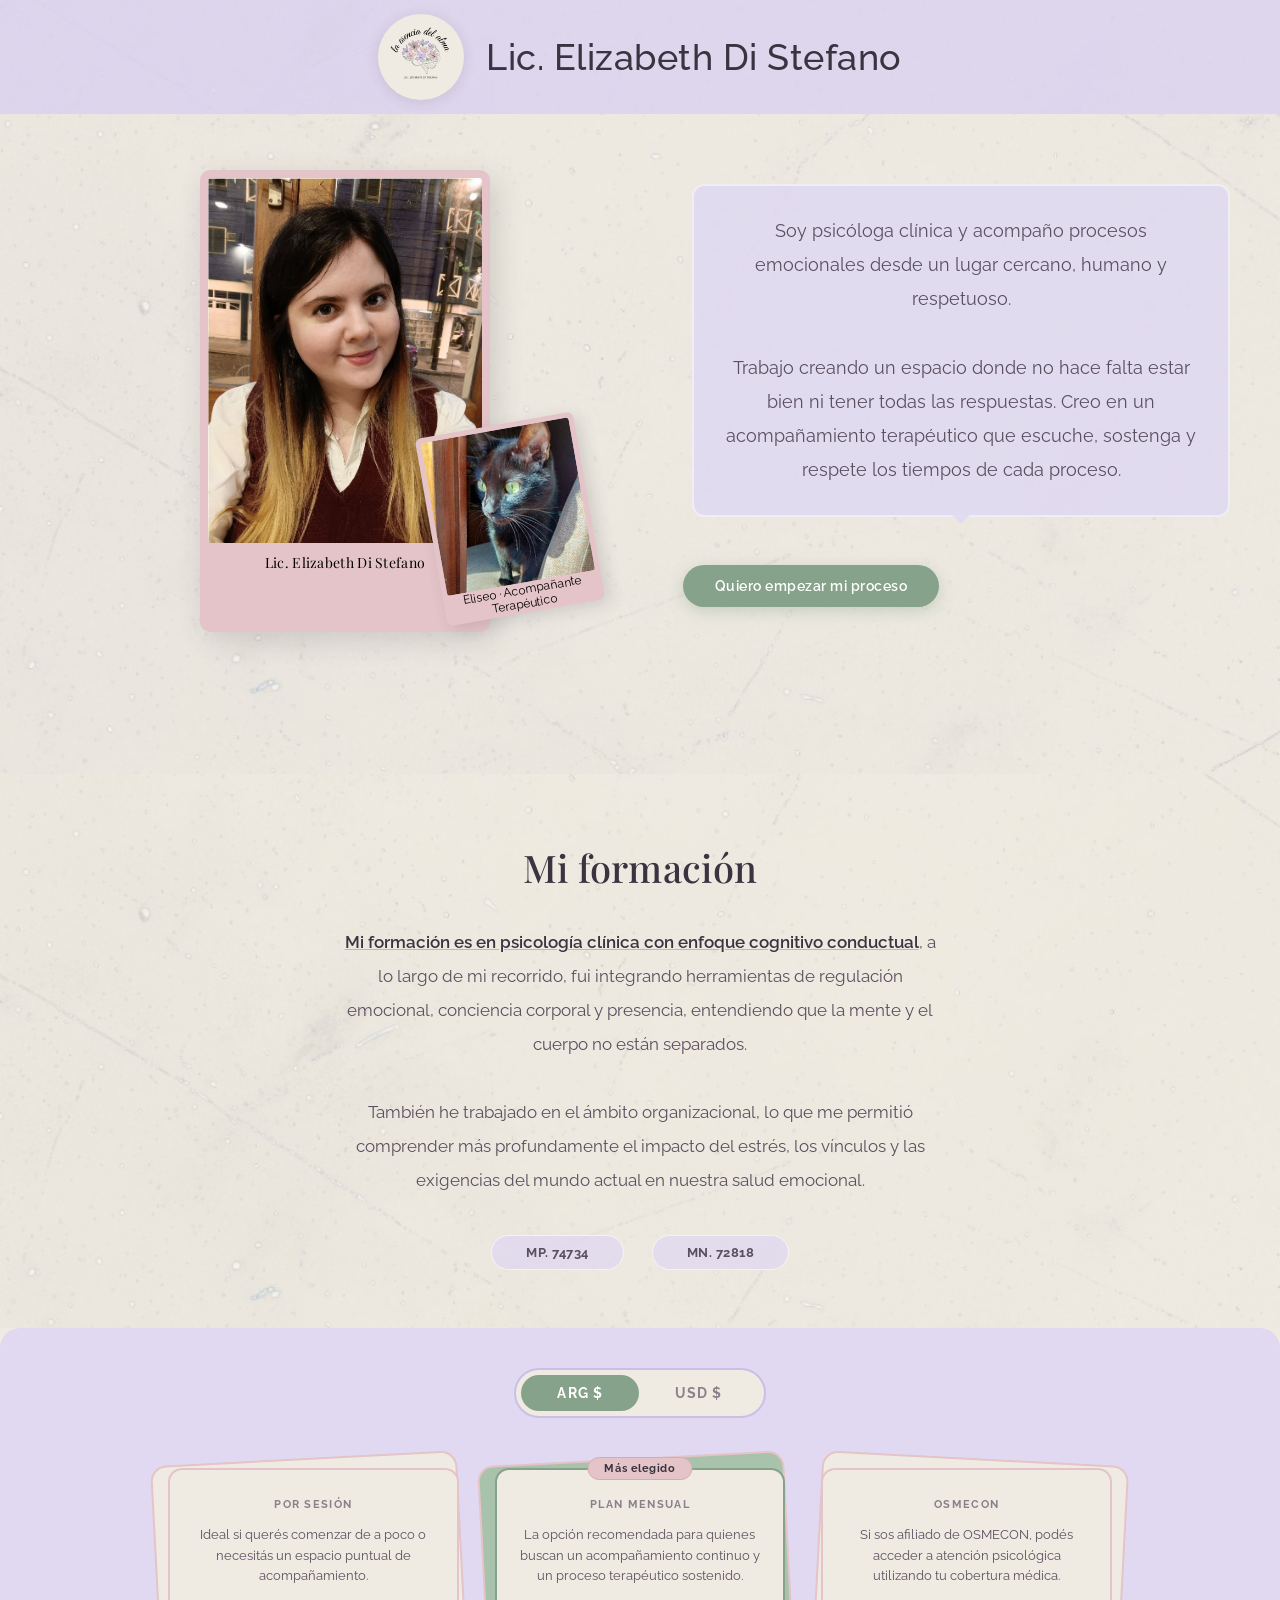
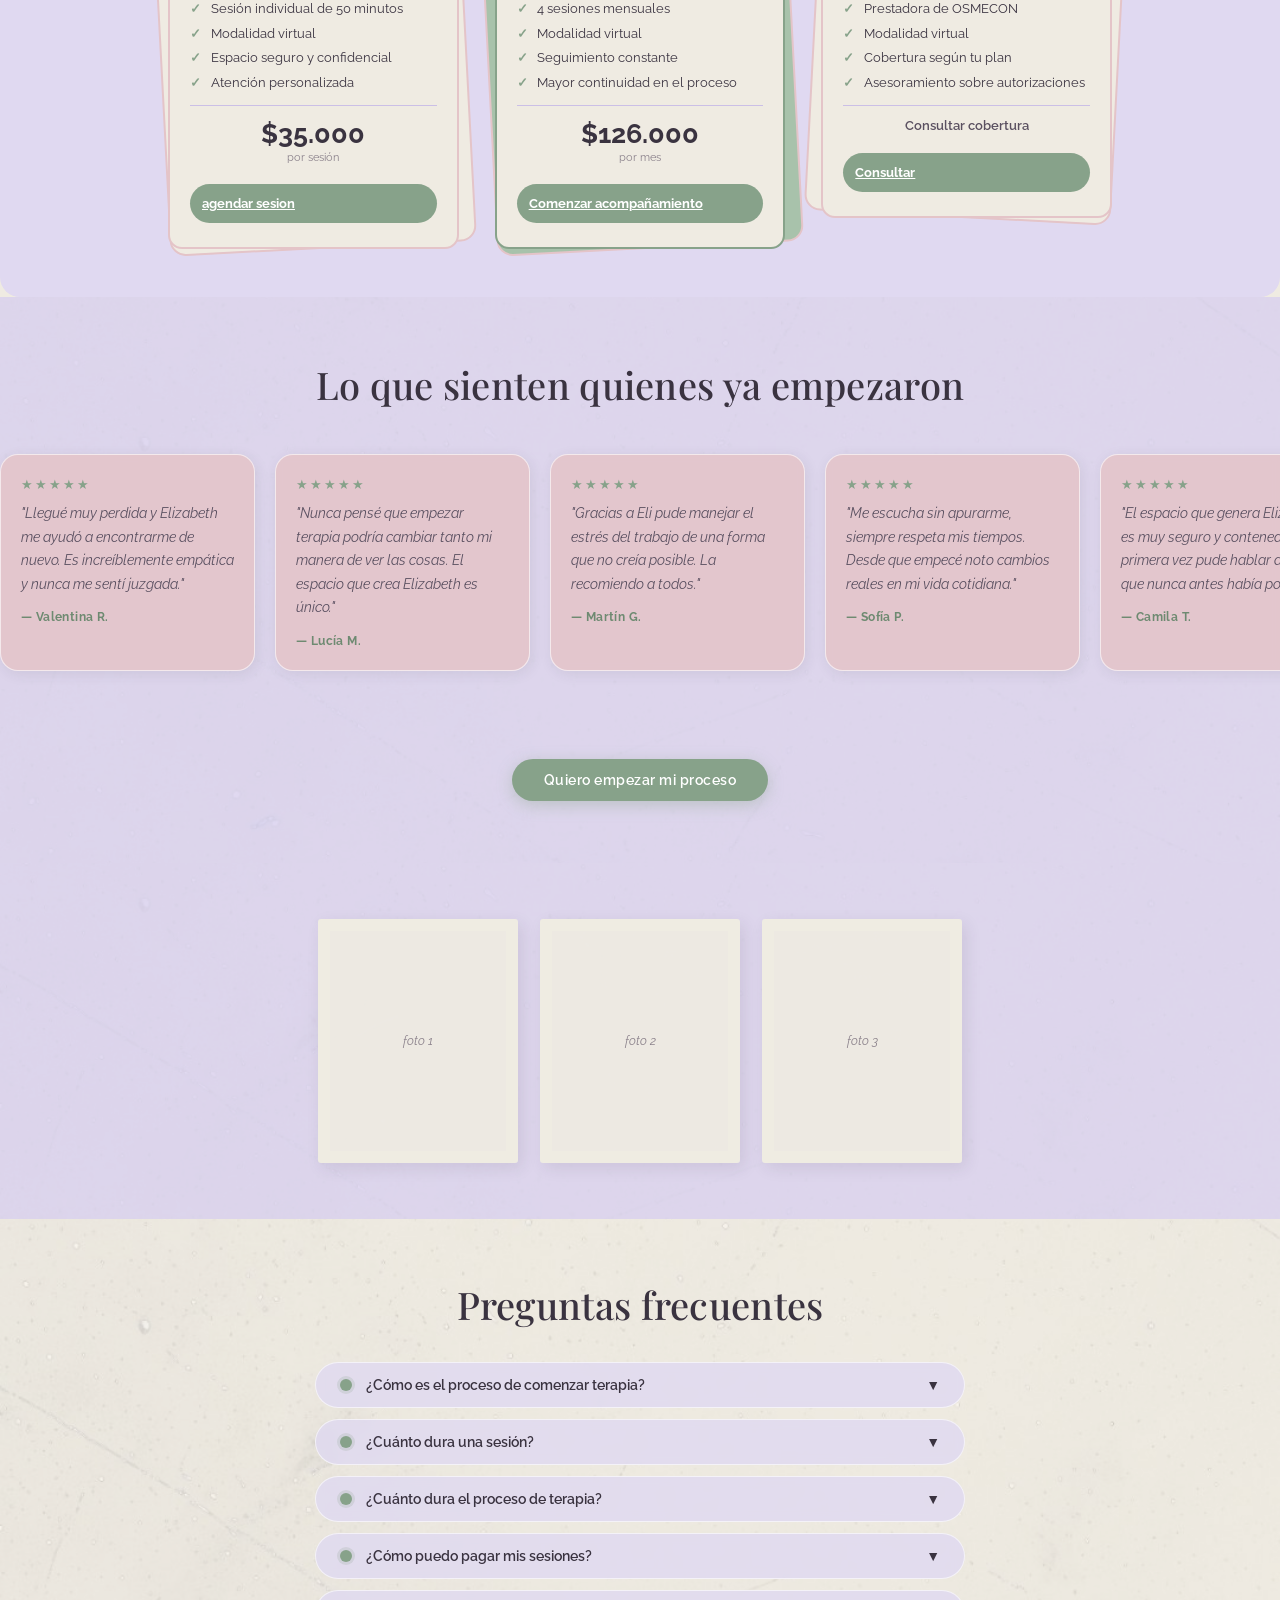
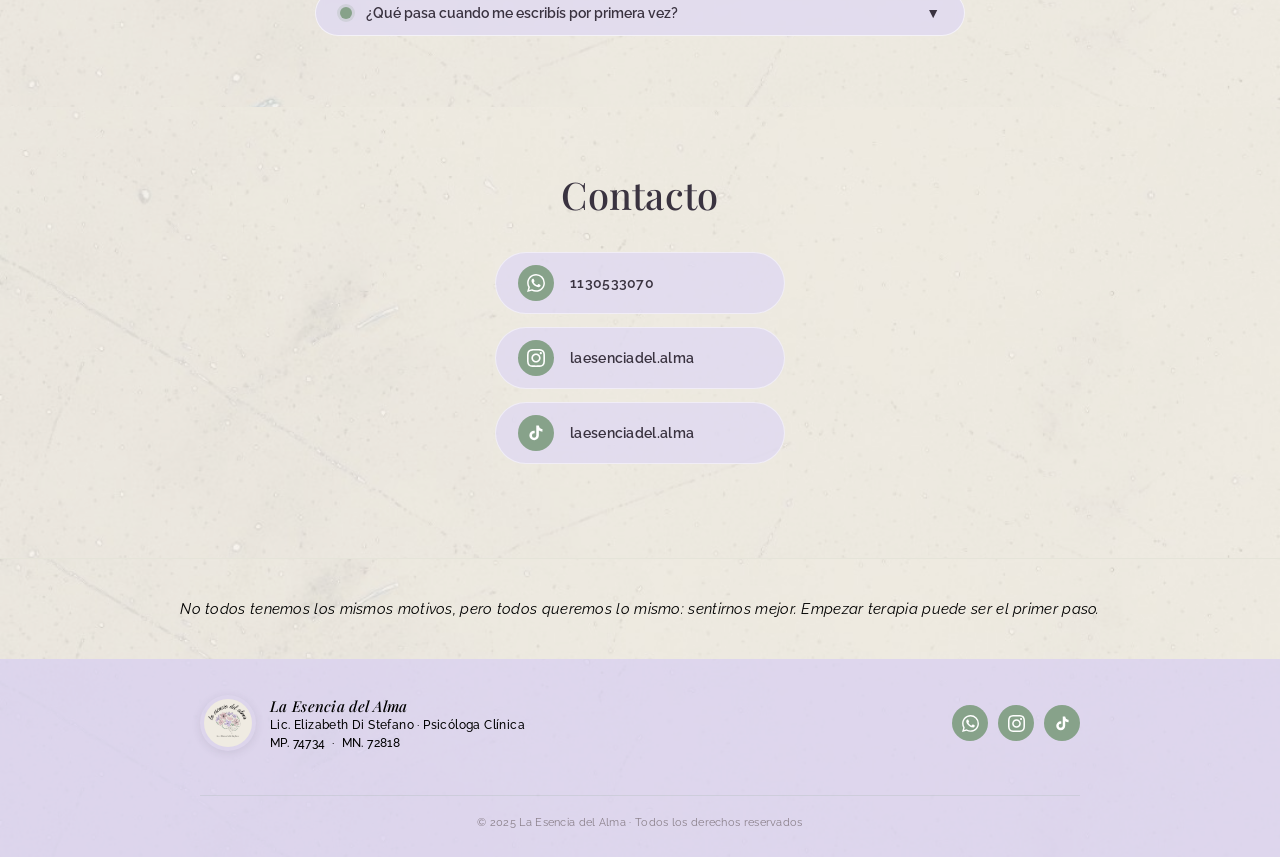
==== index.html @ 6f3ee57b "Update index.html" ====
<!doctype html>
<html lang="es">
  <head>
    <meta charset="UTF-8" />
    <meta name="viewport" content="width=device-width, initial-scale=1.0" />
    <title>La Esencia del Alma – Lic. Elizabeth Di Stefano</title>
    <link
      href="https://fonts.googleapis.com/css2?family=Playfair+Display:ital,wght@0,400;0,500;0,600;1,400;1,500&family=Raleway:wght@300;400;500;600;700&display=swap"
      rel="stylesheet"
    />
    <link rel="stylesheet" href="style.css" />
  </head>
  <body>
    <!-- HEADER -->
    <header class="site-header tx">
      <img class="logo" src="6.png" alt="La Esencia del Alma" />
      <h1>Lic. Elizabeth Di Stefano</h1>
    </header>

    <!-- HERO -->
    <section class="hero tx">
      <div class="hero-inner">
        <div class="photo-col">
          <div class="main-card">
            <img class="liz-photo" src="elizabeth.jpg" alt="Lic. Elizabeth Di Stefano" />
            <div class="main-card-name">Lic. Elizabeth Di Stefano</div>
          </div>
          <!-- cat-card posicionada debajo del nombre, no encima -->
          <div class="cat-card">
            <img class="cat-photo" src="eliseo.jpg" alt="Eliseo" />
            <div class="cat-label">Eliseo · Acompañante Terapéutico</div>
          </div>
        </div>

        <div class="text-col">
          <div class="bubble">
            <p>
              Soy psicóloga clínica y acompaño procesos emocionales desde un lugar cercano, humano y
              respetuoso.<br /><br />
              Trabajo creando un espacio donde no hace falta estar bien ni tener todas las
              respuestas. Creo en un acompañamiento terapéutico que escuche, sostenga y respete los
              tiempos de cada proceso.
            </p>
          </div>
          <a href="formulario.html" target="_blank" class="btn-green">Quiero empezar mi proceso</a>
        </div>
      </div>
    </section>

    <!-- FORMACIÓN -->
    <section class="formacion tx">
      <h2 class="section-title">Mi formación</h2>
      <div class="formacion-text">
        <p>
          <span class="hl"
            >Mi formación es en psicología clínica con enfoque cognitivo conductual</span
          >, a lo largo de mi recorrido, fui integrando herramientas de regulación emocional,
          conciencia corporal y presencia, entendiendo que la mente y el cuerpo no están
          separados.<br /><br />
          También he trabajado en el ámbito organizacional, lo que me permitió comprender más
          profundamente el impacto del estrés, los vínculos y las exigencias del mundo actual en
          nuestra salud emocional.
        </p>
      </div>
      <div class="matriculas">
        <div class="mat-pill">MP. 74734</div>
        <div class="mat-pill">MN. 72818</div>
      </div>
    </section>

    <!-- PRICING -->

    <section class="pricing-section">
      <div class="toggle-bar">
        <div class="toggle-pill">
          <button class="toggle-btn active" id="btn-ars" onclick="switchCurrency('ars')">
            ARG $
          </button>
          <button class="toggle-btn" id="btn-usd" onclick="switchCurrency('usd')">USD $</button>
        </div>
      </div>

      <div class="cards-grid">
        <div class="card-wrap">
          <div class="card-back"></div>
          <div class="pricing-card">
            <p class="card-title">Por sesión</p>
            <p class="card-desc">
              Ideal si querés comenzar de a poco o necesitás un espacio puntual de acompañamiento.
            </p>
            <ul class="features">
              <li>Sesión individual de 50 minutos</li>
              <li>Modalidad virtual</li>
              <li>Espacio seguro y confidencial</li>
              <li>Atención personalizada</li>
            </ul>
            <div class="price-block">
              <div class="price-main" id="price-session">$35.000</div>
              <div class="price-period">por sesión</div>
            </div>
            <a href="formulario.html" target="_blank" class="cta-btn">agendar sesion</a>
          </div>
        </div>

        <div class="card-wrap featured">
          <div class="card-back"></div>
          <div class="pricing-card">
            <span class="badge">Más elegido</span>
            <p class="card-title">Plan mensual</p>
            <p class="card-desc">
              La opción recomendada para quienes buscan un acompañamiento continuo y un proceso
              terapéutico sostenido.
            </p>
            <ul class="features">
              <li>4 sesiones mensuales</li>
              <li>Modalidad virtual</li>
              <li>Seguimiento constante</li>
              <li>Mayor continuidad en el proceso</li>
            </ul>
            <div class="price-block">
              <div class="price-main" id="price-monthly">$126.000</div>
              <div class="price-period">por mes</div>
            </div>
            <a href="formulario.html" target="_blank" class="cta-btn">Comenzar acompañamiento</a>
          </div>
        </div>

        <div class="card-wrap osmecon">
          <div class="card-back"></div>
          <div class="pricing-card">
            <p class="card-title">OSMECON</p>
            <p class="card-desc">
              Si sos afiliado de OSMECON, podés acceder a atención psicológica utilizando tu
              cobertura médica.
            </p>
            <ul class="features">
              <li>Prestadora de OSMECON</li>
              <li>Modalidad virtual</li>
              <li>Cobertura según tu plan</li>
              <li>Asesoramiento sobre autorizaciones</li>
            </ul>
            <div class="price-block">
              <p class="price-consult">Consultar cobertura</p>
            </div>
            <a href="formulario.html" target="_blank" class="cta-btn">Consultar</a>
          </div>
        </div>
      </div>
    </section>
    <!-- TESTIMONIOS -->
    <section class="testimonios tx">
      <h2 class="section-title">Lo que sienten quienes ya empezaron</h2>
      <div class="carousel-wrap">
        <div class="carousel-track">
          <div class="t-card">
            <div class="t-stars">★★★★★</div>
            <p class="t-text">
              "Llegué muy perdida y Elizabeth me ayudó a encontrarme de nuevo. Es increíblemente
              empática y nunca me sentí juzgada."
            </p>
            <div class="t-name">— Valentina R.</div>
          </div>
          <div class="t-card">
            <div class="t-stars">★★★★★</div>
            <p class="t-text">
              "Nunca pensé que empezar terapia podría cambiar tanto mi manera de ver las cosas. El
              espacio que crea Elizabeth es único."
            </p>
            <div class="t-name">— Lucía M.</div>
          </div>
          <div class="t-card">
            <div class="t-stars">★★★★★</div>
            <p class="t-text">
              "Gracias a Eli pude manejar el estrés del trabajo de una forma que no creía posible.
              La recomiendo a todos."
            </p>
            <div class="t-name">— Martín G.</div>
          </div>
          <div class="t-card">
            <div class="t-stars">★★★★★</div>
            <p class="t-text">
              "Me escucha sin apurarme, siempre respeta mis tiempos. Desde que empecé noto cambios
              reales en mi vida cotidiana."
            </p>
            <div class="t-name">— Sofía P.</div>
          </div>
          <div class="t-card">
            <div class="t-stars">★★★★★</div>
            <p class="t-text">
              "El espacio que genera Elizabeth es muy seguro y contenedor. Por primera vez pude
              hablar de cosas que nunca antes había podido."
            </p>
            <div class="t-name">— Camila T.</div>
          </div>
          <div class="t-card">
            <div class="t-stars">★★★★★</div>
            <p class="t-text">
              "Pasé por un momento muy difícil y ella me acompañó con muchísima paciencia y
              profesionalismo. ¡Eternamente agradecida!"
            </p>
            <div class="t-name">— Andrea F.</div>
          </div>
          <div class="t-card">
            <div class="t-stars">★★★★★</div>
            <p class="t-text">
              "Lo que más valoro es que no se trata de recibir consejos, sino de aprender a
              entenderme. Eso no tiene precio."
            </p>
            <div class="t-name">— Diego H.</div>
          </div>
          <div class="t-card">
            <div class="t-stars">★★★★★</div>
            <p class="t-text">
              "Llegué muy perdida y Elizabeth me ayudó a encontrarme de nuevo. Es increíblemente
              empática y nunca me sentí juzgada."
            </p>
            <div class="t-name">— Valentina R.</div>
          </div>
          <div class="t-card">
            <div class="t-stars">★★★★★</div>
            <p class="t-text">
              "Nunca pensé que empezar terapia podría cambiar tanto mi manera de ver las cosas. El
              espacio que crea Elizabeth es único."
            </p>
            <div class="t-name">— Lucía M.</div>
          </div>
          <div class="t-card">
            <div class="t-stars">★★★★★</div>
            <p class="t-text">
              "Gracias a Eli pude manejar el estrés del trabajo de una forma que no creía posible.
              La recomiendo a todos."
            </p>
            <div class="t-name">— Martín G.</div>
          </div>
          <div class="t-card">
            <div class="t-stars">★★★★★</div>
            <p class="t-text">
              "Me escucha sin apurarme, siempre respeta mis tiempos. Desde que empecé noto cambios
              reales en mi vida cotidiana."
            </p>
            <div class="t-name">— Sofía P.</div>
          </div>
          <div class="t-card">
            <div class="t-stars">★★★★★</div>
            <p class="t-text">
              "El espacio que genera Elizabeth es muy seguro y contenedor. Por primera vez pude
              hablar de cosas que nunca antes había podido."
            </p>
            <div class="t-name">— Camila T.</div>
          </div>
          <div class="t-card">
            <div class="t-stars">★★★★★</div>
            <p class="t-text">
              "Pasé por un momento muy difícil y ella me acompañó con muchísima paciencia y
              profesionalismo. ¡Eternamente agradecida!"
            </p>
            <div class="t-name">— Andrea F.</div>
          </div>
          <div class="t-card">
            <div class="t-stars">★★★★★</div>
            <p class="t-text">
              "Lo que más valoro es que no se trata de recibir consejos, sino de aprender a
              entenderme. Eso no tiene precio."
            </p>
            <div class="t-name">— Diego H.</div>
          </div>
        </div>
      </div>
      <a href="formulario.html" target="_blank" class="btn-green">Quiero empezar mi proceso</a>
    </section>

    <!-- GALERÍA -->
    <section class="galeria tx">
      <div class="galeria-grid">
        <div class="gal-frame">foto 1</div>
        <div class="gal-frame">foto 2</div>
        <div class="gal-frame">foto 3</div>
      </div>
    </section>

    <!-- FAQ -->
    <section class="faq-section tx">
      <div class="faq-wrap">
        <h2 class="section-title" style="text-align: center; margin-bottom: 32px">
          Preguntas frecuentes
        </h2>
        <div class="faq-item" onclick="toggleFaq(this)">
          <div class="faq-dot"></div>
          <span>¿Cómo es el proceso de comenzar terapia?</span><span class="faq-arrow">▼</span>
        </div>
        <div class="faq-answer">
          Para comenzar, podés completar el formulario de contacto de la página. A partir de ahí, me
          comunicaré con vos para coordinar una primera sesión gratuita, un espacio pensado para
          conocernos, hablar sobre lo que necesitás y ver juntas/os cómo acompañar tu proceso.”
        </div>
        <div class="faq-item" onclick="toggleFaq(this)">
          <div class="faq-dot"></div>
          <span>¿Cuánto dura una sesión?</span><span class="faq-arrow">▼</span>
        </div>
        <div class="faq-answer">
          Las sesiones se realizan de manera virtual, brindando un espacio cómodo, seguro y
          accesible para que puedas realizar tu proceso desde donde te encuentres. La duración
          aproximada de cada encuentro es de 50 a 60 minutos.
        </div>
        <div class="faq-item" onclick="toggleFaq(this)">
          <div class="faq-dot"></div>
          <span>¿Cuánto dura el proceso de terapia?</span><span class="faq-arrow">▼</span>
        </div>
        <div class="faq-answer">Cada persona tiene necesidades y ritmos distintos.</div>
        <div class="faq-item" onclick="toggleFaq(this)">
          <div class="faq-dot"></div>
          <span>¿Cómo puedo pagar mis sesiones?</span><span class="faq-arrow">▼</span>
        </div>
        <div class="faq-answer">
          Podés abonar tus sesiones mediante transferencia bancaria o Mercado Pago. Si tenés alguna
          consulta sobre los medios de pago, podés resolverla al momento de contactarte
        </div>
        <div class="faq-item" onclick="toggleFaq(this)">
          <div class="faq-dot"></div>
          <span>¿Qué pasa cuando me escribís por primera vez?</span><span class="faq-arrow">▼</span>
        </div>
        <div class="faq-answer">
          Cuando me escribís por primera vez, el objetivo es que puedas sentirte cómoda/o y
          acompañada/o desde el inicio. Primero completarás un breve formulario de contacto y, a
          partir de ahí, me comunicaré con vos para coordinar una primera sesión gratuita, donde
          podremos conocernos y hablar sobre lo que necesitás hoy.
        </div>
      </div>
    </section>

    <!-- CONTACTO -->
    <section class="contacto tx">
      <h2 class="section-title">Contacto</h2>
      <div class="redes-list">
        <a href="https://wa.me/541130533070" class="r-link" target="_blank">
          <div class="r-icon">
            <svg width="18" height="18" viewBox="0 0 24 24" fill="white">
              <path
                d="M17.472 14.382c-.297-.149-1.758-.867-2.03-.967-.273-.099-.471-.148-.67.15-.197.297-.767.966-.94 1.164-.173.199-.347.223-.644.075-.297-.15-1.255-.463-2.39-1.475-.883-.788-1.48-1.761-1.653-2.059-.173-.297-.018-.458.13-.606.134-.133.298-.347.446-.52.149-.174.198-.298.298-.497.099-.198.05-.371-.025-.52-.075-.149-.669-1.612-.916-2.207-.242-.579-.487-.5-.669-.51-.173-.008-.371-.01-.57-.01-.198 0-.52.074-.792.372-.272.297-1.04 1.016-1.04 2.479 0 1.462 1.065 2.875 1.213 3.074.149.198 2.096 3.2 5.077 4.487.709.306 1.262.489 1.694.625.712.227 1.36.195 1.871.118.571-.085 1.758-.719 2.006-1.413.248-.694.248-1.289.173-1.413-.074-.124-.272-.198-.57-.347m-5.421 7.403h-.004a9.87 9.87 0 01-5.031-1.378l-.361-.214-3.741.982.998-3.648-.235-.374a9.86 9.86 0 01-1.51-5.26c.001-5.45 4.436-9.884 9.888-9.884 2.64 0 5.122 1.03 6.988 2.898a9.825 9.825 0 012.893 6.994c-.003 5.45-4.437 9.884-9.885 9.884m8.413-18.297A11.815 11.815 0 0012.05 0C5.495 0 .16 5.335.157 11.892c0 2.096.547 4.142 1.588 5.945L.057 24l6.305-1.654a11.882 11.882 0 005.683 1.448h.005c6.554 0 11.89-5.335 11.893-11.893a11.821 11.821 0 00-3.48-8.413z"
              />
            </svg>
          </div>
          1130533070
        </a>
        <a href="https://instagram.com/laesenciadel.alma" class="r-link" target="_blank">
          <div class="r-icon">
            <svg width="18" height="18" viewBox="0 0 24 24" fill="white">
              <path
                d="M12 2.163c3.204 0 3.584.012 4.85.07 3.252.148 4.771 1.691 4.919 4.919.058 1.265.069 1.645.069 4.849 0 3.205-.012 3.584-.069 4.849-.149 3.225-1.664 4.771-4.919 4.919-1.266.058-1.644.07-4.85.07-3.204 0-3.584-.012-4.849-.07-3.26-.149-4.771-1.699-4.919-4.92-.058-1.265-.07-1.644-.07-4.849 0-3.204.013-3.583.07-4.849.149-3.227 1.664-4.771 4.919-4.919 1.266-.057 1.645-.069 4.849-.069zm0-2.163c-3.259 0-3.667.014-4.947.072-4.358.2-6.78 2.618-6.98 6.98-.059 1.281-.073 1.689-.073 4.948 0 3.259.014 3.668.072 4.948.2 4.358 2.618 6.78 6.98 6.98 1.281.058 1.689.072 4.948.072 3.259 0 3.668-.014 4.948-.072 4.354-.2 6.782-2.618 6.979-6.98.059-1.28.073-1.689.073-4.948 0-3.259-.014-3.667-.072-4.947-.196-4.354-2.617-6.78-6.979-6.98-1.281-.059-1.69-.073-4.949-.073zm0 5.838c-3.403 0-6.162 2.759-6.162 6.162s2.759 6.163 6.162 6.163 6.162-2.759 6.162-6.163c0-3.403-2.759-6.162-6.162-6.162zm0 10.162c-2.209 0-4-1.79-4-4 0-2.209 1.791-4 4-4s4 1.791 4 4c0 2.21-1.791 4-4 4zm6.406-11.845c-.796 0-1.441.645-1.441 1.44s.645 1.44 1.441 1.44c.795 0 1.439-.645 1.439-1.44s-.644-1.44-1.439-1.44z"
              />
            </svg>
          </div>
          laesenciadel.alma
        </a>
        <a href="https://tiktok.com/@laesenciadel.alma" class="r-link" target="_blank">
          <div class="r-icon">
            <svg width="18" height="18" viewBox="0 0 24 24" fill="white">
              <path
                d="M19.59 6.69a4.83 4.83 0 01-3.77-4.25V2h-3.45v13.67a2.89 2.89 0 01-2.88 2.5 2.89 2.89 0 01-2.89-2.89 2.89 2.89 0 012.89-2.89c.28 0 .54.04.79.1V9.01a6.33 6.33 0 00-.79-.05 6.34 6.34 0 00-6.34 6.34 6.34 6.34 0 006.34 6.34 6.34 6.34 0 006.33-6.34V8.75a8.15 8.15 0 004.77 1.52V6.82a4.85 4.85 0 01-1-.13z"
              />
            </svg>
          </div>
          laesenciadel.alma
        </a>
      </div>
    </section>

    <!-- QUOTE FINAL -->
    <section class="quote-section tx">
      <p class="quote-footer">
        No todos tenemos los mismos motivos, pero todos queremos lo mismo: sentirnos mejor. Empezar
        terapia puede ser el primer paso.
      </p>
    </section>

    <!-- FOOTER MEJORADO -->
    <footer class="tx">
      <div class="footer-inner">
        <div class="footer-logo-wrap">
          <img class="footer-logo" src="6.png" alt="La Esencia del Alma" />
          <div class="footer-brand">
            <span class="footer-brand-name">La Esencia del Alma</span>
            <span class="footer-brand-sub">Lic. Elizabeth Di Stefano · Psicóloga Clínica</span>
            <span class="footer-brand-sub" style="margin-top: 2px"
              >MP. 74734 &nbsp;·&nbsp; MN. 72818</span
            >
          </div>
        </div>
        <div class="footer-redes">
          <a
            href="https://wa.me/541130533070"
            class="footer-icon-link"
            target="_blank"
            title="WhatsApp"
          >
            <svg width="17" height="17" viewBox="0 0 24 24" fill="white">
              <path
                d="M17.472 14.382c-.297-.149-1.758-.867-2.03-.967-.273-.099-.471-.148-.67.15-.197.297-.767.966-.94 1.164-.173.199-.347.223-.644.075-.297-.15-1.255-.463-2.39-1.475-.883-.788-1.48-1.761-1.653-2.059-.173-.297-.018-.458.13-.606.134-.133.298-.347.446-.52.149-.174.198-.298.298-.497.099-.198.05-.371-.025-.52-.075-.149-.669-1.612-.916-2.207-.242-.579-.487-.5-.669-.51-.173-.008-.371-.01-.57-.01-.198 0-.52.074-.792.372-.272.297-1.04 1.016-1.04 2.479 0 1.462 1.065 2.875 1.213 3.074.149.198 2.096 3.2 5.077 4.487.709.306 1.262.489 1.694.625.712.227 1.36.195 1.871.118.571-.085 1.758-.719 2.006-1.413.248-.694.248-1.289.173-1.413-.074-.124-.272-.198-.57-.347m-5.421 7.403h-.004a9.87 9.87 0 01-5.031-1.378l-.361-.214-3.741.982.998-3.648-.235-.374a9.86 9.86 0 01-1.51-5.26c.001-5.45 4.436-9.884 9.888-9.884 2.64 0 5.122 1.03 6.988 2.898a9.825 9.825 0 012.893 6.994c-.003 5.45-4.437 9.884-9.885 9.884m8.413-18.297A11.815 11.815 0 0012.05 0C5.495 0 .16 5.335.157 11.892c0 2.096.547 4.142 1.588 5.945L.057 24l6.305-1.654a11.882 11.882 0 005.683 1.448h.005c6.554 0 11.89-5.335 11.893-11.893a11.821 11.821 0 00-3.48-8.413z"
              />
            </svg>
          </a>
          <a
            href="https://instagram.com/laesenciadel.alma"
            class="footer-icon-link"
            target="_blank"
            title="Instagram"
          >
            <svg width="17" height="17" viewBox="0 0 24 24" fill="white">
              <path
                d="M12 2.163c3.204 0 3.584.012 4.85.07 3.252.148 4.771 1.691 4.919 4.919.058 1.265.069 1.645.069 4.849 0 3.205-.012 3.584-.069 4.849-.149 3.225-1.664 4.771-4.919 4.919-1.266.058-1.644.07-4.85.07-3.204 0-3.584-.012-4.849-.07-3.26-.149-4.771-1.699-4.919-4.92-.058-1.265-.07-1.644-.07-4.849 0-3.204.013-3.583.07-4.849.149-3.227 1.664-4.771 4.919-4.919 1.266-.057 1.645-.069 4.849-.069zm0-2.163c-3.259 0-3.667.014-4.947.072-4.358.2-6.78 2.618-6.98 6.98-.059 1.281-.073 1.689-.073 4.948 0 3.259.014 3.668.072 4.948.2 4.358 2.618 6.78 6.98 6.98 1.281.058 1.689.072 4.948.072 3.259 0 3.668-.014 4.948-.072 4.354-.2 6.782-2.618 6.979-6.98.059-1.28.073-1.689.073-4.948 0-3.259-.014-3.667-.072-4.947-.196-4.354-2.617-6.78-6.979-6.98-1.281-.059-1.69-.073-4.949-.073zm0 5.838c-3.403 0-6.162 2.759-6.162 6.162s2.759 6.163 6.162 6.163 6.162-2.759 6.162-6.163c0-3.403-2.759-6.162-6.162-6.162zm0 10.162c-2.209 0-4-1.79-4-4 0-2.209 1.791-4 4-4s4 1.791 4 4c0 2.21-1.791 4-4 4zm6.406-11.845c-.796 0-1.441.645-1.441 1.44s.645 1.44 1.441 1.44c.795 0 1.439-.645 1.439-1.44s-.644-1.44-1.439-1.44z"
              />
            </svg>
          </a>
          <a
            href="https://tiktok.com/@laesenciadel.alma"
            class="footer-icon-link"
            target="_blank"
            title="TikTok"
          >
            <svg width="17" height="17" viewBox="0 0 24 24" fill="white">
              <path
                d="M19.59 6.69a4.83 4.83 0 01-3.77-4.25V2h-3.45v13.67a2.89 2.89 0 01-2.88 2.5 2.89 2.89 0 01-2.89-2.89 2.89 2.89 0 012.89-2.89c.28 0 .54.04.79.1V9.01a6.33 6.33 0 00-.79-.05 6.34 6.34 0 00-6.34 6.34 6.34 6.34 0 006.34 6.34 6.34 6.34 0 006.33-6.34V8.75a8.15 8.15 0 004.77 1.52V6.82a4.85 4.85 0 01-1-.13z"
              />
            </svg>
          </a>
        </div>
        <div class="footer-copy">© 2025 La Esencia del Alma · Todos los derechos reservados</div>
      </div>
    </footer>
    <script>
      function toggleFaq(el) {
        const isOpen = el.classList.contains('open');
        document.querySelectorAll('.faq-item').forEach((i) => i.classList.remove('open'));
        if (!isOpen) el.classList.add('open');
      }

      const prices = {
        ars: { session: '$35.000', monthly: '$126.000' },
        usd: { session: 'USD 45', monthly: 'USD 160' },
      };

      function switchCurrency(cur) {
        document.getElementById('price-session').textContent = prices[cur].session;
        document.getElementById('price-monthly').textContent = prices[cur].monthly;
        document.getElementById('btn-ars').classList.toggle('active', cur === 'ars');
        document.getElementById('btn-usd').classList.toggle('active', cur === 'usd');
      }
    </script>
    <script>
      function toggleFaq(el) {
        const isOpen = el.classList.contains('open');
        document.querySelectorAll('.faq-item').forEach((i) => i.classList.remove('open'));
        if (!isOpen) el.classList.add('open');
      }
    </script>
  </body>
</html>
---- style.css ----
:root {
  --lila: #e0d9f1;
  --lila-dark: #cbbfe6;
  --rosa: #e4c4c8;
  --rosa-dark: #d4adb2;
  --verde: #87a28a;
  --verde-dark: #6e8a71;
  --crema: #efebe2;
  --text-dark: #3a3340;
  --text-mid: #5a5060;
  --text-light: #8a808a;
}
* {
  margin: 0;
  padding: 0;
  box-sizing: border-box;
}
body {
  font-family: 'Raleway', sans-serif;
  color: var(--text-dark);
  overflow-x: hidden;
  background-color: var(--crema);
}

/* textura helper */
.tx::before {
  content: '';
  position: absolute;
  inset: 0;
  pointer-events: none;
  background-image: url('fondo.jpg');
  background-size: cover;
  background-position: center;
}
.tx {
  position: relative;
  overflow: hidden;
}
.tx > * {
  position: relative;
  z-index: 1;
}

/* ══ HEADER ══ */
.site-header {
  background-color: var(--lila);
  display: flex;
  align-items: center;
  justify-content: center;
  padding: 14px 36px;
  gap: 22px;
}
.site-header::before {
  opacity: 0.14;
  mix-blend-mode: multiply;
}
.site-header .logo {
  width: 86px;
  height: 86px;
  object-fit: contain;
  border-radius: 50%;
  background: var(--crema);
  padding: 6px;
  box-shadow: 0 2px 14px rgba(58, 51, 64, 0.12);
  flex-shrink: 0;
}
.site-header h1 {
  font-size: clamp(22px, 3.2vw, 36px);
  font-weight: 500;
  color: var(--text-dark);
  letter-spacing: 0.5px;
}

/* ══ HERO ══ */
.hero {
  background-color: var(--crema);
  padding: 56px 40px 90px;
}
.hero::before {
  opacity: 0.5;
}
.hero-inner {
  max-width: 880px;
  margin: 0 auto;
  display: grid;
  grid-template-columns: 290px 1fr;
  gap: 52px;
  align-items: flex-start;
}

/* — foto col — */
.photo-col {
  position: relative;
  /* espacio extra abajo para que la cat-card no solape nada */
  padding-bottom: 52px;
}

.main-card {
  background: var(--rosa);
  border-radius: 10px;
  /* más padding abajo para que el nombre no quede tapado */
  padding: 8px 8px 60px;
  box-shadow: 6px 8px 28px rgba(58, 51, 64, 0.16);
}
.main-card img.liz-photo {
  width: 100%;
  aspect-ratio: 3/4;
  object-fit: cover;
  object-position: center top;
  border-radius: 3px;
  display: block;
}
.main-card-name {
  text-align: center;
  padding-top: 10px;
  font-family: 'Playfair Display', serif;
  font-size: 14px;
  font-style: bold;
  color: black;
  letter-spacing: 0.3px;
}

/* — cat card: posicionada DEBAJO de la card principal, no encima del nombre — */
.cat-card {
  position: absolute;
  /* va justo al final de la main-card, un poco superpuesta */
  bottom: 70px;
  right: -100px;
  background: var(--rosa);
  border-radius: 6px;
  padding: 5px 5px 30px;
  width: 160px;
  height: 190px;
  box-shadow: 5px 5px 16px rgba(58, 51, 64, 0.16);
  transform: rotate(-10deg);
}
.cat-card img.cat-photo {
  width: 100%;
  height: 100%;
  object-fit: cover;
  object-position: center center;
  border-radius: 3px;
  display: block;
}
.cat-label {
  text-align: center;

  font-size: 12px;
  font-style: bold;
  color: black;

  bottom: 5px;
  left: 0;
  right: 0;
}

/* — texto col — */
.text-col {
  display: flex;
  flex-direction: column;
  align-items: center;
  padding-top: 14px;
  gap: 14px;
}
.bubble {
  background: rgba(224, 217, 241, 0.88);

  border-radius: 12px;
  padding: 28px 32px;
  text-align: center;
  position: relative;
  width: 100%;
  max-width: 3000px;
  right: -150px;
  border: 2px solid rgba(255, 255, 255, 0.5);
}
.bubble::after {
  content: '';
  position: absolute;
  bottom: -18px;
  left: 50%;
  transform: translateX(-50%);
  border: 9px solid transparent;
  border-top-color: rgba(224, 217, 241, 0.88);
}
.bubble p {
  font-size: 17.5px;
  line-height: 1.95;
  color: var(--text-mid);
  font-weight: 400;
}

.btn-green {
  margin-top: 34px;
  display: inline-block;
  background: var(--verde);
  color: #fff;
  padding: 13px 32px;
  border-radius: 50px;
  font-size: 14px;
  font-weight: 600;
  text-decoration: none;
  cursor: pointer;
  border: none;
  font-family: 'Raleway', sans-serif;
  letter-spacing: 0.5px;
  box-shadow: 0 4px 16px rgba(135, 162, 138, 0.38);
  transition:
    background 0.2s,
    transform 0.15s;
}
.btn-green:hover {
  background: var(--verde-dark);
  transform: translateY(-2px);
}

.section-title {
  font-family: 'Playfair Display', serif;
  font-size: clamp(26px, 3.5vw, 38px);
  font-weight: 500;
  color: var(--text-dark);
  margin-bottom: 32px;
  letter-spacing: 0.3px;
}

/* ══ FORMACIÓN ══ */
.formacion {
  background-color: var(--crema);
  padding: 68px 24px 58px;
  text-align: center;
}
.formacion::before {
  opacity: 0.48;
}
.formacion-text {
  max-width: 600px;
  margin: 0 auto 38px;
  font-size: 17px;
  line-height: 2;
  color: var(--text-mid);
}
.formacion-text .hl {
  text-decoration: underline;
  text-decoration-color: var(--rosa-dark);
  color: var(--text-dark);
  font-weight: 600;
}
.matriculas {
  display: flex;
  justify-content: center;
  gap: 28px;
  flex-wrap: wrap;
}
.mat-pill {
  background: rgba(224, 217, 241, 0.8);
  border: 1px solid rgba(255, 255, 255, 0.6);
  padding: 9px 34px;
  border-radius: 50px;
  font-size: 13px;
  font-weight: 700;
  color: var(--text-mid);
  letter-spacing: 0.5px;
}

/* ══ TESTIMONIOS ══ */
.testimonios {
  background-color: var(--lila);
  padding: 62px 0;
  text-align: center;
  overflow: hidden;
}
.testimonios::before {
  opacity: 0.16;
  mix-blend-mode: multiply;
}
.testimonios .section-title {
  padding: 0 24px;
  margin-bottom: 36px;
}
.carousel-wrap {
  overflow: hidden;
  width: 100%;
  margin-bottom: 40px;
}
.carousel-track {
  display: flex;
  gap: 20px;
  width: max-content;
  animation: slide 32s linear infinite;
  padding: 8px 0 14px;
}
.carousel-track:hover {
  animation-play-state: paused;
}
@keyframes slide {
  0% {
    transform: translateX(0);
  }
  100% {
    transform: translateX(-50%);
  }
}
.t-card {
  background: rgba(228, 196, 200, 0.85);
  backdrop-filter: blur(4px);
  border-radius: 18px;
  width: 255px;
  flex-shrink: 0;
  padding: 22px 20px;
  text-align: left;
  box-shadow: 2px 3px 14px rgba(58, 51, 64, 0.09);
  border: 1.5px solid rgba(255, 255, 255, 0.6);
}
.t-stars {
  color: var(--verde);
  font-size: 13px;
  margin-bottom: 10px;
  letter-spacing: 2px;
}
.t-text {
  font-size: 13.5px;
  line-height: 1.75;
  color: var(--text-mid);
  font-style: italic;
  margin-bottom: 14px;
}
.t-name {
  font-size: 12px;
  font-weight: 700;
  color: var(--verde-dark);
  letter-spacing: 0.4px;
}
.testimonios .btn-wrap {
  padding: 0 24px;
}

/* ══ FAQ ══ */
.faq-section {
  background-color: var(--crema);
  padding: 60px 24px;
}
.faq-section::before {
  opacity: 0.48;
}
.faq-wrap {
  max-width: 650px;
  margin: 0 auto;
}
.faq-item {
  background: rgba(224, 217, 241, 0.82);
  backdrop-filter: blur(4px);
  border-radius: 50px;
  padding: 14px 24px;
  margin-bottom: 11px;
  display: flex;
  align-items: center;
  gap: 14px;
  cursor: pointer;
  transition: background 0.2s;
  border: 1px solid rgba(255, 255, 255, 0.6);
}
.faq-item:hover {
  background: rgba(203, 191, 230, 0.9);
}
.faq-dot {
  width: 12px;
  height: 12px;
  border-radius: 50%;
  background: var(--verde);
  flex-shrink: 0;
  box-shadow: 0 0 0 3px rgba(135, 162, 138, 0.2);
}
.faq-item span {
  font-size: 14px;
  font-weight: 600;
  color: var(--text-dark);
}
.faq-arrow {
  margin-left: auto;
  font-size: 10px;
  color: var(--verde);
  transition: transform 0.22s;
}
.faq-item.open .faq-arrow {
  transform: rotate(180deg);
}
.faq-answer {
  display: none;
  padding: 10px 24px 16px 50px;
  font-size: 14px;
  color: var(--text-mid);
  line-height: 1.8;
  border-left: 2px solid var(--rosa-dark);
  margin: -5px 0 8px 24px;
  font-weight: 400;
}
.faq-item.open + .faq-answer {
  display: block;
}

/* ══ GALERÍA ══ */
.galeria {
  background-color: var(--lila);
  padding: 56px 24px;
}
.galeria::before {
  opacity: 0.16;
  mix-blend-mode: multiply;
}
.flor {
  position: absolute;
  opacity: 0.16;
  pointer-events: none;
}
.galeria-grid {
  display: flex;
  gap: 22px;
  justify-content: center;
  flex-wrap: wrap;
}
.gal-frame {
  width: 200px;
  height: 244px;
  background: rgba(239, 235, 226, 0.9);
  border: 12px solid rgba(239, 235, 226, 0.9);
  border-radius: 3px;
  box-shadow: 4px 5px 16px rgba(58, 51, 64, 0.1);
  display: flex;
  align-items: center;
  justify-content: center;
  font-size: 12px;
  color: var(--text-light);
  font-style: italic;
}

/* ══ CONTACTO ══ */
.contacto {
  background-color: var(--crema);
  padding: 62px 24px;
  text-align: center;
}
.contacto::before {
  opacity: 0.48;
}
.redes-list {
  display: flex;
  flex-direction: column;
  gap: 13px;
  max-width: 290px;
  margin: 0 auto 32px;
}
.r-link {
  display: flex;
  align-items: center;
  gap: 16px;
  background: rgba(224, 217, 241, 0.82);
  padding: 12px 22px;
  border-radius: 50px;
  text-decoration: none;
  color: var(--text-dark);
  font-weight: 600;
  font-size: 14px;
  border: 1px solid rgba(255, 255, 255, 0.5);
  transition:
    background 0.2s,
    transform 0.15s;
  letter-spacing: 0.3px;
}
.r-link:hover {
  background: rgba(203, 191, 230, 0.9);
  transform: translateX(4px);
}
.r-icon {
  width: 36px;
  height: 36px;
  border-radius: 50%;
  background: var(--verde);
  display: flex;
  align-items: center;
  justify-content: center;
  flex-shrink: 0;
}

/* ══ QUOTE FINAL ══ */
.quote-section {
  background-color: var(--crema);
  padding: 38px 60px;
  border-top: 1px solid rgba(135, 162, 138, 0.1);
  display: flex;
  align-items: center;
  justify-content: center;
  min-height: 90px;
}
.quote-section::before {
  opacity: 0.48;
}
.quote-footer {
  font-size: 15px;
  font-style: italic;
  color: black;
  line-height: 1.6;
  text-align: center;
  letter-spacing: 0.3px;
}

/* ══ FOOTER ══ */
footer {
  background-color: var(--lila);
  padding: 36px 40px 28px;
  position: relative;
  overflow: hidden;
}
footer::before {
  opacity: 0.14;
  mix-blend-mode: multiply;
}
.footer-inner {
  max-width: 880px;
  margin: 0 auto;
  display: flex;
  align-items: center;
  justify-content: space-between;
  gap: 24px;
  flex-wrap: wrap;
  position: relative;
  z-index: 1;
}
.footer-logo-wrap {
  display: flex;
  align-items: center;
  gap: 14px;
}
.footer-logo {
  width: 56px;
  height: 56px;
  object-fit: contain;
  border-radius: 50%;

  padding: 4px;
  box-shadow: 0 2px 10px rgba(58, 51, 64, 0.1);
}
.footer-brand {
  display: flex;
  flex-direction: column;
  gap: 2px;
}
.footer-brand-name {
  font-family: 'Playfair Display', serif;
  font-size: 15px;
  font-weight: 500;
  color: black;
  font-style: italic;
  letter-spacing: 0.3px;
}
.footer-brand-sub {
  font-size: 11.5px;
  color: black;
  font-weight: 500;
  letter-spacing: 0.4px;
}
.footer-redes {
  display: flex;
  gap: 10px;
  align-items: center;
}
.footer-icon-link {
  width: 36px;
  height: 36px;
  border-radius: 50%;
  background: var(--verde);
  display: flex;
  align-items: center;
  justify-content: center;
  transition:
    background 0.2s,
    transform 0.15s;
  text-decoration: none;
}
.footer-icon-link:hover {
  background: var(--verde-dark);
  transform: translateY(-2px);
}
.footer-copy {
  width: 100%;
  text-align: center;
  font-size: 11px;
  color: var(--text-light);
  letter-spacing: 0.3px;
  padding-top: 20px;
  border-top: 1px solid rgba(135, 162, 138, 0.18);
  margin-top: 20px;
}

@keyframes fadeUp {
  from {
    opacity: 0;
    transform: translateY(18px);
  }
  to {
    opacity: 1;
    transform: translateY(0);
  }
}
.hero-inner {
  animation: fadeUp 0.7s ease both;
}

@media (max-width: 1215px) {
  .hero-inner {
    grid-template-columns: 2fr;
  }
  .photo-col {
    right: 50px;
    max-width: 190px;
    margin: 0 auto;
  }
  .cat-card {
    width: 120px;

    bottom: 80px;
    right: -110px;
    transform: rotate(-10deg);
  }
  .cat-label {
    font-size: 11px;
  }

  .bubble {
    padding: 20px 24px;
    right: 0;
  }
  .gal-frame {
    width: 140px;
    height: 170px;
  }
  .hero {
    padding: 40px 20px 78px;
  }
  .footer-inner {
    flex-direction: column;
    align-items: center;
    text-align: center;
  }
}
.pricing-section {
  background: var(--lila);
  padding: 2.5rem 1.5rem 3rem;
  border-radius: 20px;
}

.toggle-bar {
  display: flex;
  justify-content: center;
  margin-bottom: 2.5rem;
}

.toggle-pill {
  display: flex;
  background: var(--crema);
  border-radius: 999px;
  padding: 5px;
  border: 2px solid var(--lila-dark);
}

.toggle-btn {
  padding: 10px 36px;
  border-radius: 999px;
  border: none;
  background: transparent;
  cursor: pointer;
  font-family: 'Raleway', sans-serif;
  font-size: 14px;
  font-weight: 700;
  color: var(--text-light);
  letter-spacing: 0.08em;
  transition: all 0.25s ease;
}

.toggle-btn.active {
  background: var(--verde);
  color: #fff;
}

.cards-grid {
  display: grid;
  grid-template-columns: repeat(3, 1fr);
  gap: 20px;
  max-width: 960px;
  margin: 0 auto;
  align-items: start;
}

@media (max-width: 768px) {
  .cards-grid {
    grid-template-columns: 1fr;
    max-width: 400px;
  }
}

/* Doble card effect */
.card-wrap {
  position: relative;
  padding: 10px 8px 0;
}

.card-back {
  position: absolute;
  top: 0;
  left: 0;
  right: 0;
  bottom: 0;
  background: var(--crema);
  border-radius: 16px;
  border: 2px solid var(--rosa);
  transform: rotate(-3deg);
  z-index: 0;
}

.card-wrap.featured .card-back {
  background: #a8c2ab;
}

.card-wrap.osmecon .card-back {
  transform: rotate(3deg);
}

.pricing-card {
  background: var(--crema);
  border-radius: 14px;
  padding: 1.75rem 1.25rem 1.5rem;
  display: flex;
  flex-direction: column;
  gap: 0.85rem;
  position: relative;
  z-index: 1;
  border: 2px solid var(--rosa);
}

.card-wrap.featured .pricing-card {
  border: 2px solid var(--verde);
}

.badge {
  position: absolute;
  top: -13px;
  left: 50%;
  transform: translateX(-50%);
  background: var(--rosa);
  color: var(--text-dark);
  font-size: 11px;
  font-weight: 700;
  padding: 4px 16px;
  border-radius: 999px;
  white-space: nowrap;
  letter-spacing: 0.05em;
  border: 1.5px solid var(--rosa-dark);
}

.card-title {
  font-size: 11px;
  font-weight: 700;
  letter-spacing: 0.12em;
  color: var(--text-light);
  text-transform: uppercase;
  text-align: center;
  margin: 0;
}

.card-desc {
  font-size: 12.5px;
  color: var(--text-mid);
  line-height: 1.65;
  text-align: center;
  margin: 0;
}

.features {
  list-style: none;
  padding: 0;
  margin: 0;
  display: flex;
  flex-direction: column;
  gap: 7px;
  flex: 1;
}

.features li {
  font-size: 12.5px;
  color: var(--text-dark);
  padding-left: 1.3rem;
  position: relative;
  line-height: 1.4;
}

.features li::before {
  content: '✓';
  position: absolute;
  left: 0;
  color: var(--verde);
  font-weight: 700;
}

.price-block {
  text-align: center;
  padding: 0.75rem 0 0.4rem;
  border-top: 1px solid var(--lila-dark);
}

.price-main {
  font-size: 27px;
  font-weight: 700;
  color: var(--text-dark);
}

.price-period {
  font-size: 11px;
  color: var(--text-light);
  margin-top: 2px;
}

.price-consult {
  font-size: 13px;
  font-weight: 600;
  color: var(--text-mid);
  margin: 0;
}

.cta-btn {
  width: 100%;
  padding: 12px;
  border-radius: 999px;
  font-family: 'Raleway', sans-serif;
  font-size: 13px;
  font-weight: 700;
  cursor: pointer;
  transition: all 0.18s;
  border: none;
  background: var(--verde);
  color: #fff;
}

.cta-btn:hover {
  background: var(--verde-dark);
  transform: translateY(-1px);
}
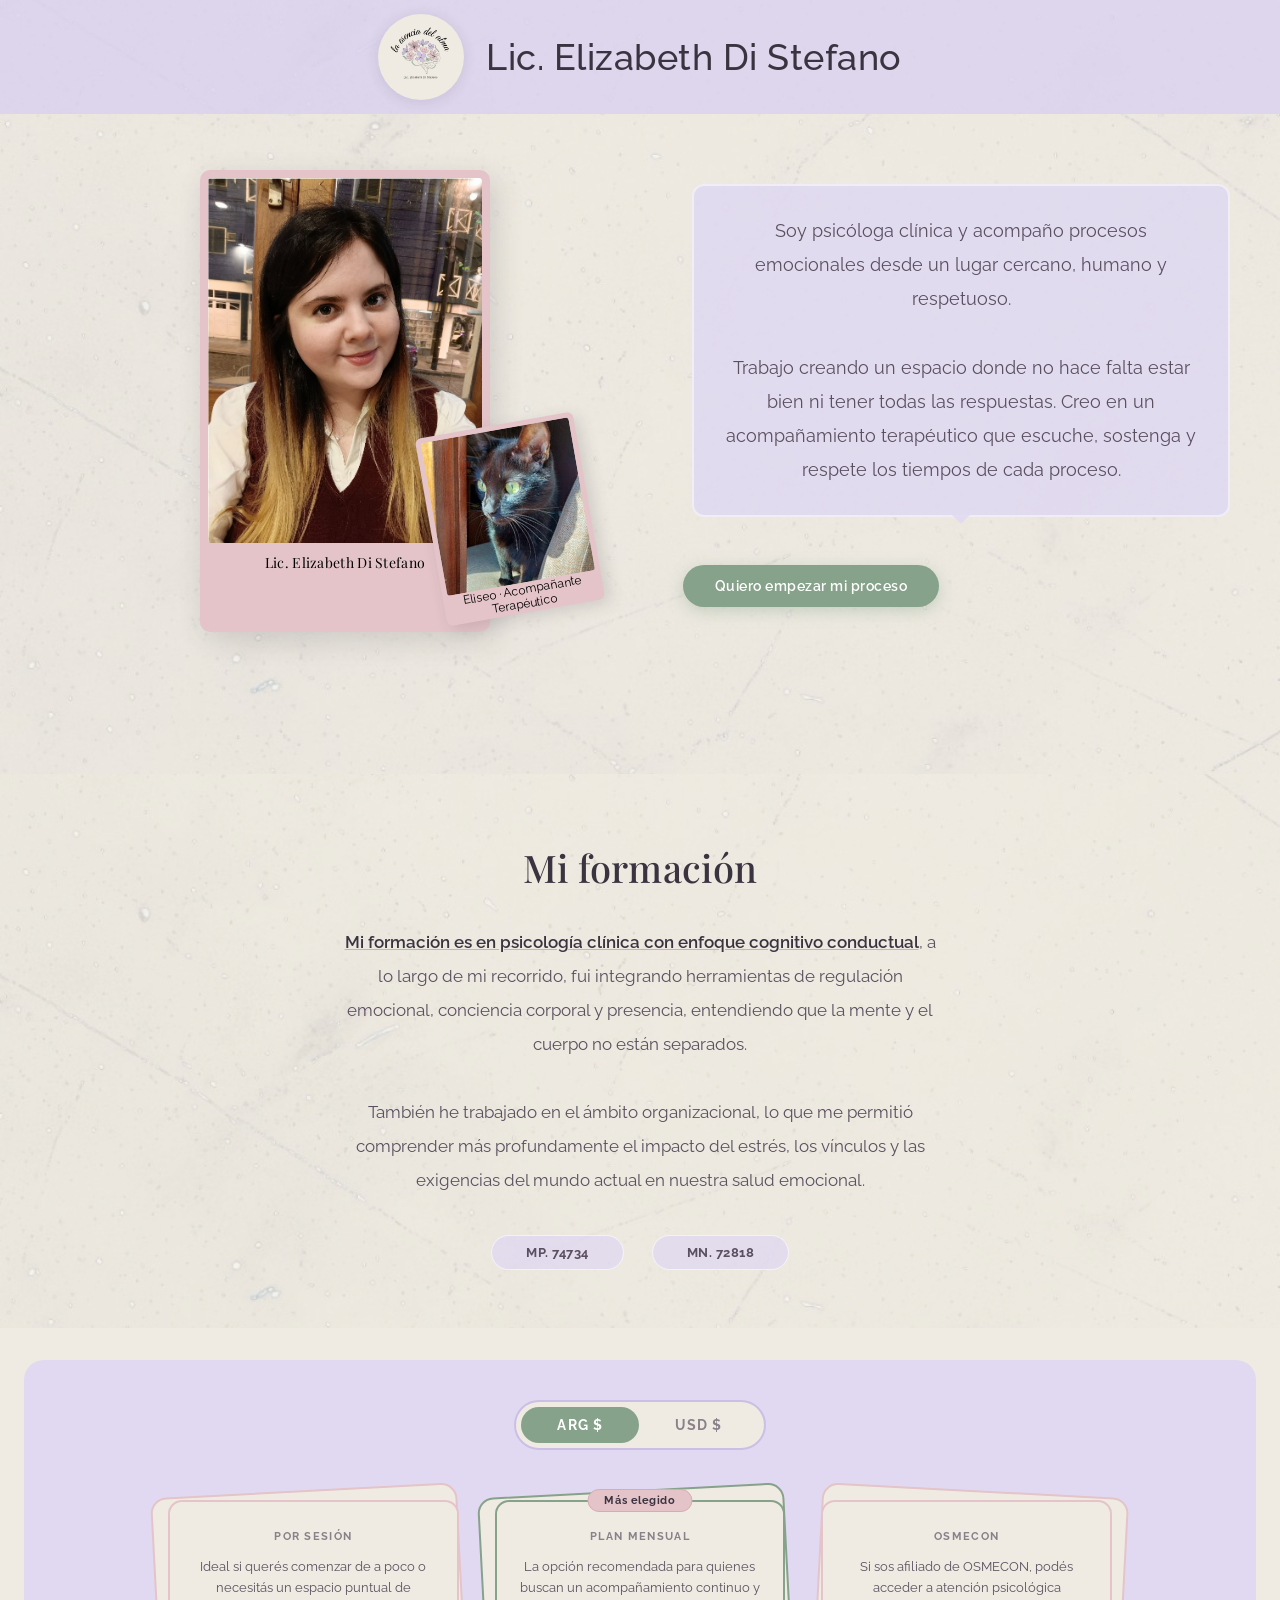
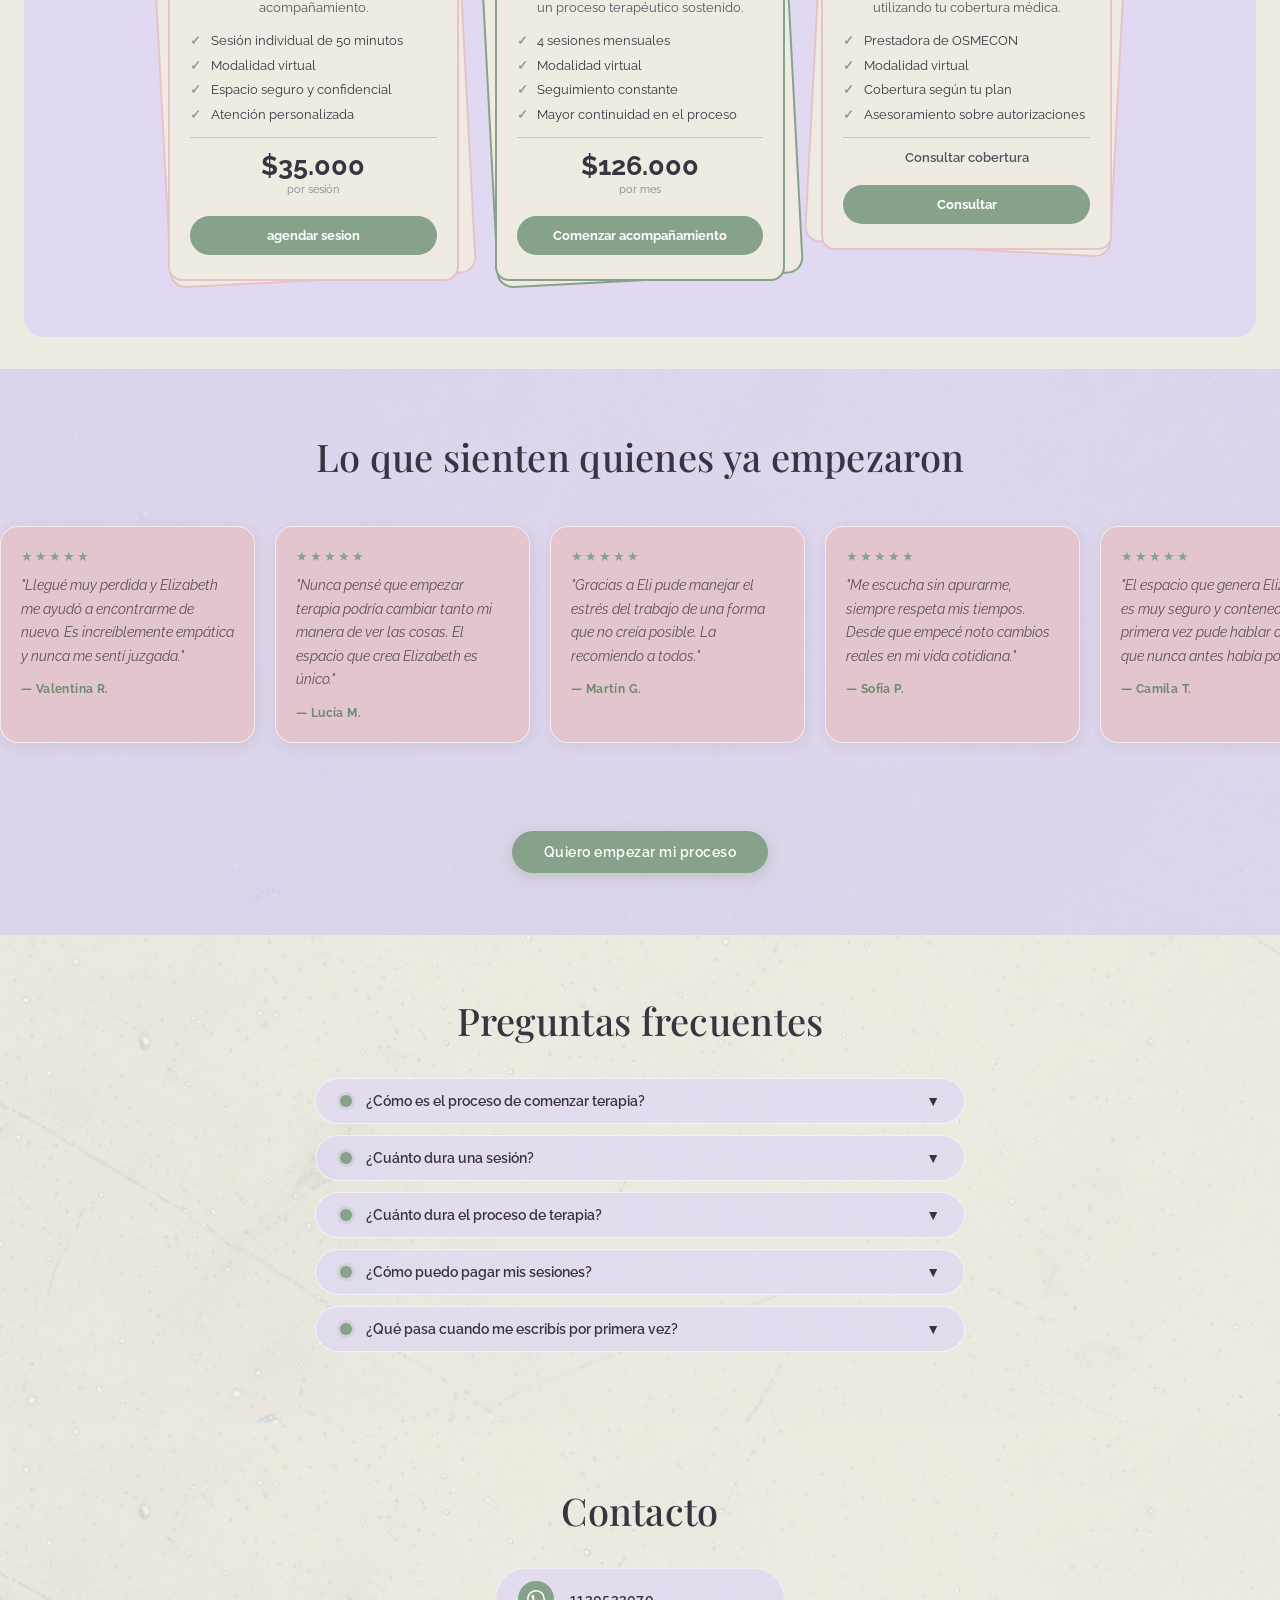
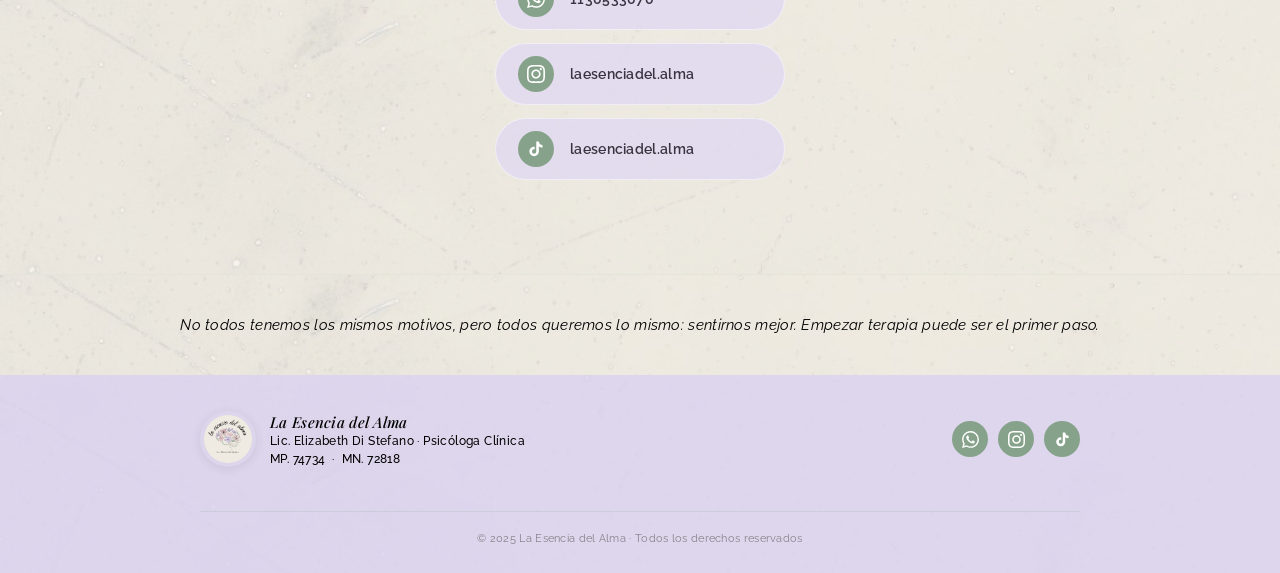
==== commit b71c066d: "Update index.html" ====
--- a/index.html
+++ b/index.html
@@ -269,14 +269,7 @@
       <a href="formulario.html" target="_blank" class="btn-green">Quiero empezar mi proceso</a>
     </section>
 
-    <!-- GALERÍA -->
-    <section class="galeria tx">
-      <div class="galeria-grid">
-        <div class="gal-frame">foto 1</div>
-        <div class="gal-frame">foto 2</div>
-        <div class="gal-frame">foto 3</div>
-      </div>
-    </section>
+
 
     <!-- FAQ -->
     <section class="faq-section tx">
--- a/style.css
+++ b/style.css
@@ -10,11 +10,13 @@
   --text-mid: #5a5060;
   --text-light: #8a808a;
 }
+
 * {
   margin: 0;
   padding: 0;
   box-sizing: border-box;
 }
+
 body {
   font-family: 'Raleway', sans-serif;
   color: var(--text-dark);
@@ -88,17 +90,14 @@
   align-items: flex-start;
 }
 
-/* — foto col — */
 .photo-col {
   position: relative;
-  /* espacio extra abajo para que la cat-card no solape nada */
   padding-bottom: 52px;
 }
 
 .main-card {
   background: var(--rosa);
   border-radius: 10px;
-  /* más padding abajo para que el nombre no quede tapado */
   padding: 8px 8px 60px;
   box-shadow: 6px 8px 28px rgba(58, 51, 64, 0.16);
 }
@@ -120,10 +119,8 @@
   letter-spacing: 0.3px;
 }
 
-/* — cat card: posicionada DEBAJO de la card principal, no encima del nombre — */
 .cat-card {
   position: absolute;
-  /* va justo al final de la main-card, un poco superpuesta */
   bottom: 70px;
   right: -100px;
   background: var(--rosa);
@@ -144,17 +141,14 @@
 }
 .cat-label {
   text-align: center;
-
   font-size: 12px;
   font-style: bold;
   color: black;
-
   bottom: 5px;
   left: 0;
   right: 0;
 }
 
-/* — texto col — */
 .text-col {
   display: flex;
   flex-direction: column;
@@ -164,7 +158,6 @@
 }
 .bubble {
   background: rgba(224, 217, 241, 0.88);
-
   border-radius: 12px;
   padding: 28px 32px;
   text-align: center;
@@ -205,9 +198,7 @@
   font-family: 'Raleway', sans-serif;
   letter-spacing: 0.5px;
   box-shadow: 0 4px 16px rgba(135, 162, 138, 0.38);
-  transition:
-    background 0.2s,
-    transform 0.15s;
+  transition: background 0.2s, transform 0.15s;
 }
 .btn-green:hover {
   background: var(--verde-dark);
@@ -293,12 +284,8 @@
   animation-play-state: paused;
 }
 @keyframes slide {
-  0% {
-    transform: translateX(0);
-  }
-  100% {
-    transform: translateX(-50%);
-  }
+  0% { transform: translateX(0); }
+  100% { transform: translateX(-50%); }
 }
 .t-card {
   background: rgba(228, 196, 200, 0.85);
@@ -330,9 +317,6 @@
   color: var(--verde-dark);
   letter-spacing: 0.4px;
 }
-.testimonios .btn-wrap {
-  padding: 0 24px;
-}
 
 /* ══ FAQ ══ */
 .faq-section {
@@ -407,11 +391,6 @@
   opacity: 0.16;
   mix-blend-mode: multiply;
 }
-.flor {
-  position: absolute;
-  opacity: 0.16;
-  pointer-events: none;
-}
 .galeria-grid {
   display: flex;
   gap: 22px;
@@ -461,9 +440,7 @@
   font-weight: 600;
   font-size: 14px;
   border: 1px solid rgba(255, 255, 255, 0.5);
-  transition:
-    background 0.2s,
-    transform 0.15s;
+  transition: background 0.2s, transform 0.15s;
   letter-spacing: 0.3px;
 }
 .r-link:hover {
@@ -535,7 +512,6 @@
   height: 56px;
   object-fit: contain;
   border-radius: 50%;
-
   padding: 4px;
   box-shadow: 0 2px 10px rgba(58, 51, 64, 0.1);
 }
@@ -571,9 +547,7 @@
   display: flex;
   align-items: center;
   justify-content: center;
-  transition:
-    background 0.2s,
-    transform 0.15s;
+  transition: background 0.2s, transform 0.15s;
   text-decoration: none;
 }
 .footer-icon-link:hover {
@@ -592,14 +566,8 @@
 }
 
 @keyframes fadeUp {
-  from {
-    opacity: 0;
-    transform: translateY(18px);
-  }
-  to {
-    opacity: 1;
-    transform: translateY(0);
-  }
+  from { opacity: 0; transform: translateY(18px); }
+  to { opacity: 1; transform: translateY(0); }
 }
 .hero-inner {
   animation: fadeUp 0.7s ease both;
@@ -616,7 +584,6 @@
   }
   .cat-card {
     width: 120px;
-
     bottom: 80px;
     right: -110px;
     transform: rotate(-10deg);
@@ -624,7 +591,6 @@
   .cat-label {
     font-size: 11px;
   }
-
   .bubble {
     padding: 20px 24px;
     right: 0;
@@ -642,10 +608,13 @@
     text-align: center;
   }
 }
+
+/* ══ PRICING ══ */
 .pricing-section {
   background: var(--lila);
   padding: 2.5rem 1.5rem 3rem;
   border-radius: 20px;
+  margin: 2rem 1.5rem;
 }
 
 .toggle-bar {
@@ -697,10 +666,9 @@
   }
 }
 
-/* Doble card effect */
 .card-wrap {
   position: relative;
-  padding: 10px 8px 0;
+  padding: 10px 8px 8px;
 }
 
 .card-back {
@@ -708,7 +676,7 @@
   top: 0;
   left: 0;
   right: 0;
-  bottom: 0;
+  bottom: 8px;
   background: var(--crema);
   border-radius: 16px;
   border: 2px solid var(--rosa);
@@ -717,7 +685,8 @@
 }
 
 .card-wrap.featured .card-back {
-  background: #a8c2ab;
+  background: var(--crema);
+  border-color: var(--verde);
 }
 
 .card-wrap.osmecon .card-back {
@@ -837,11 +806,12 @@
   border: none;
   background: var(--verde);
   color: #fff;
+  text-decoration: none;
+  display: inline-block;
+  text-align: center;
 }
 
 .cta-btn:hover {
   background: var(--verde-dark);
   transform: translateY(-1px);
 }
-
-
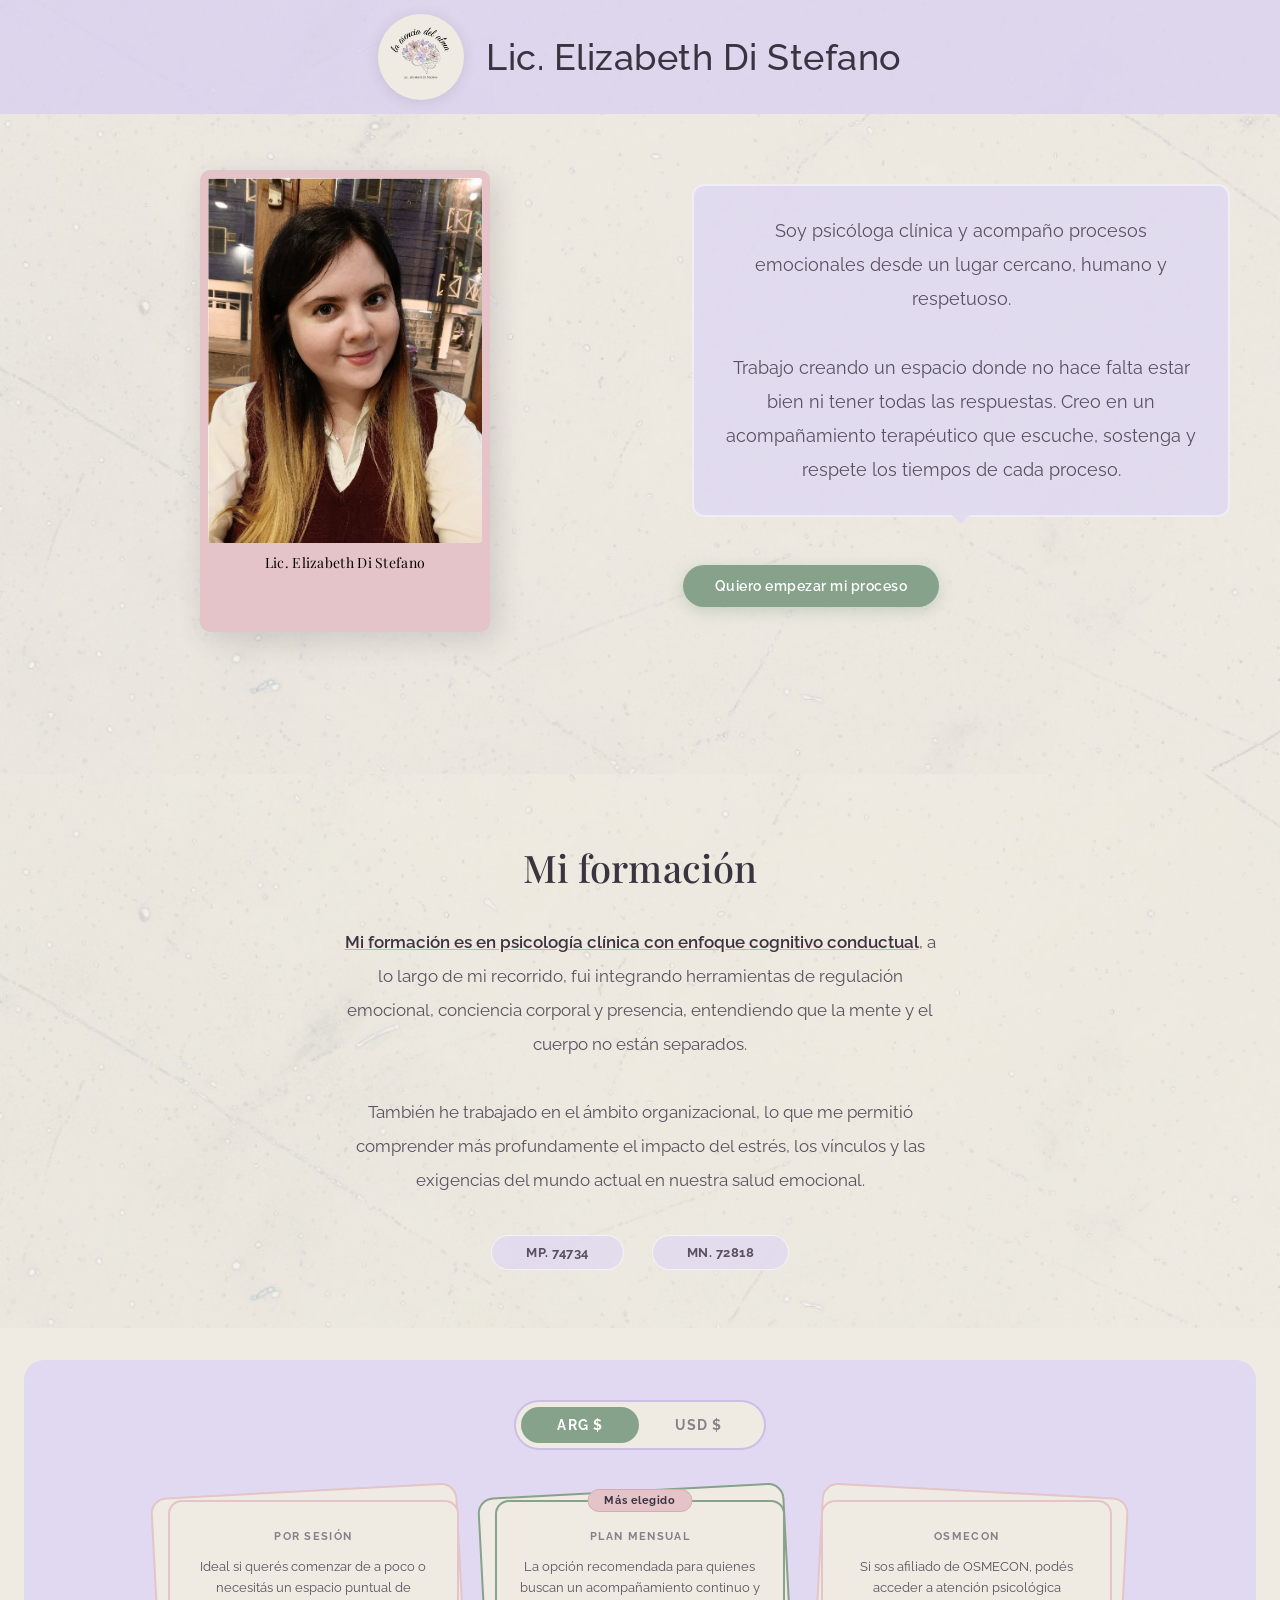
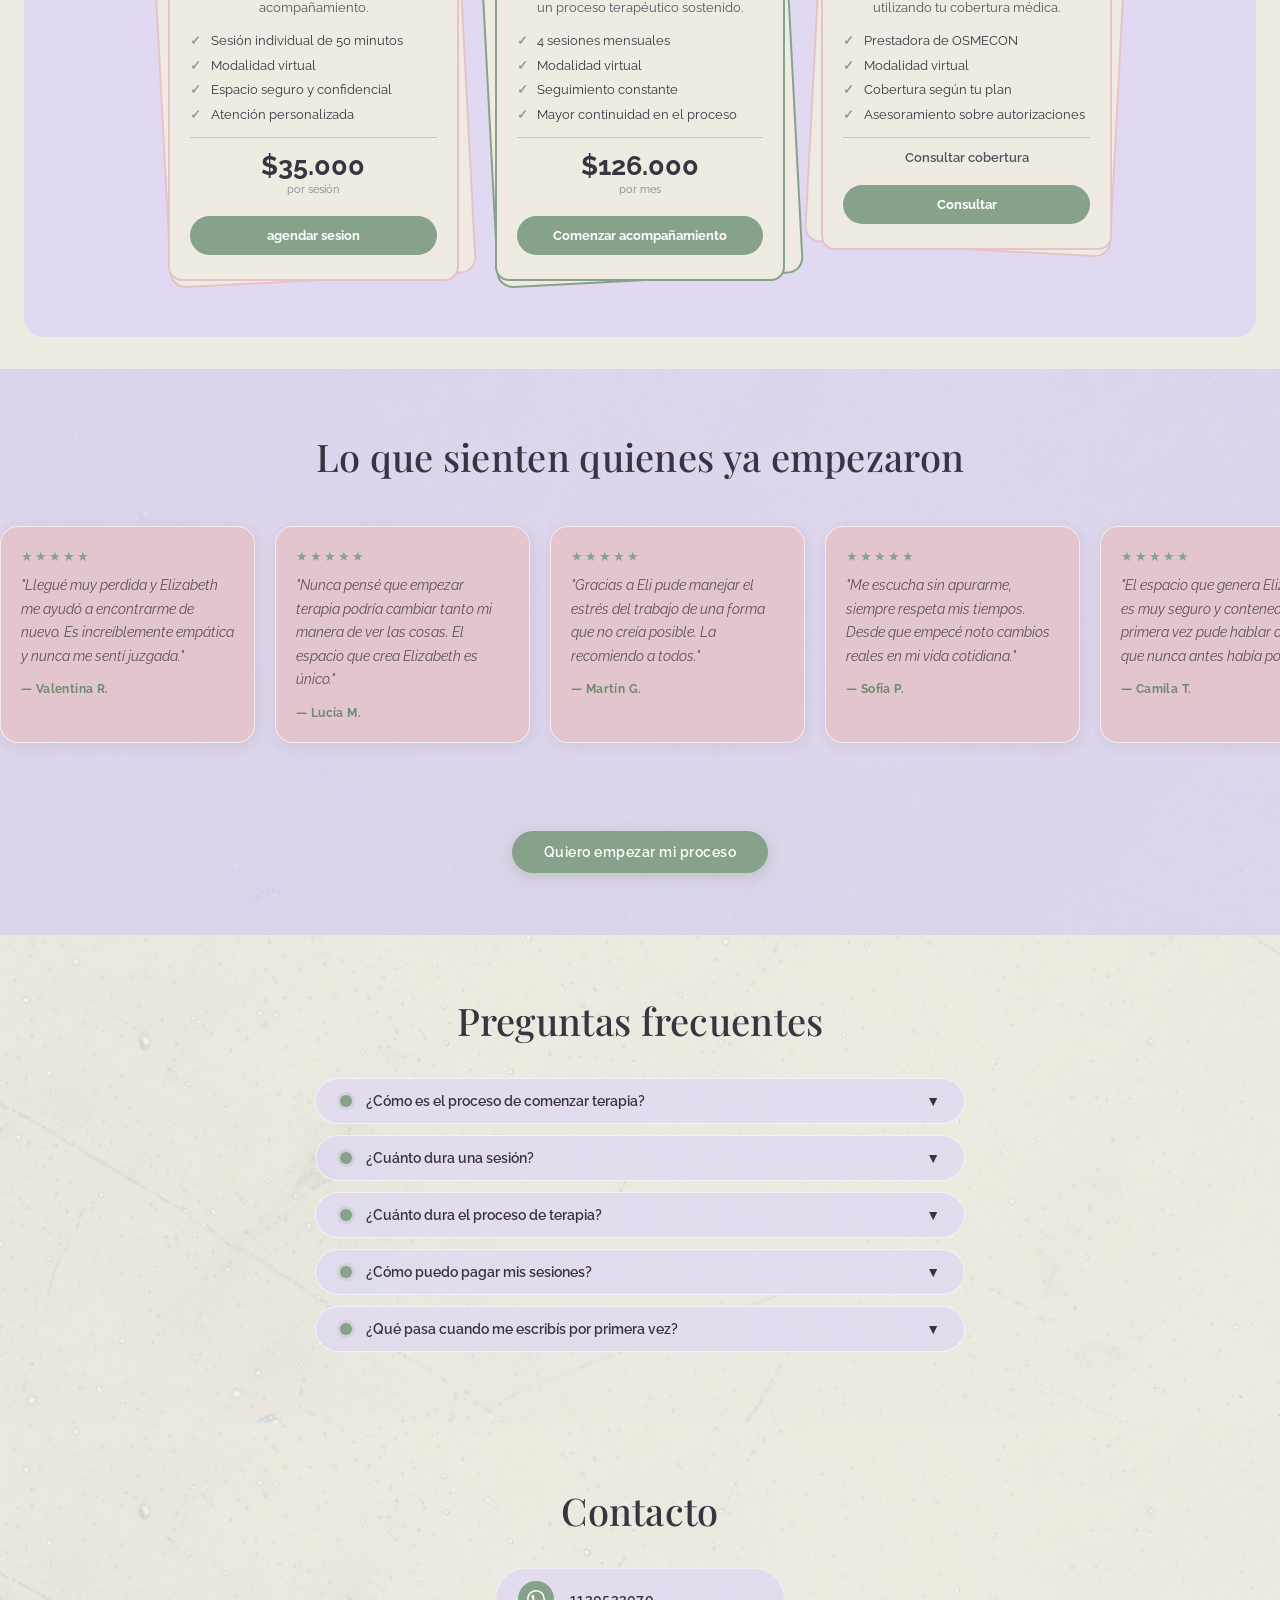
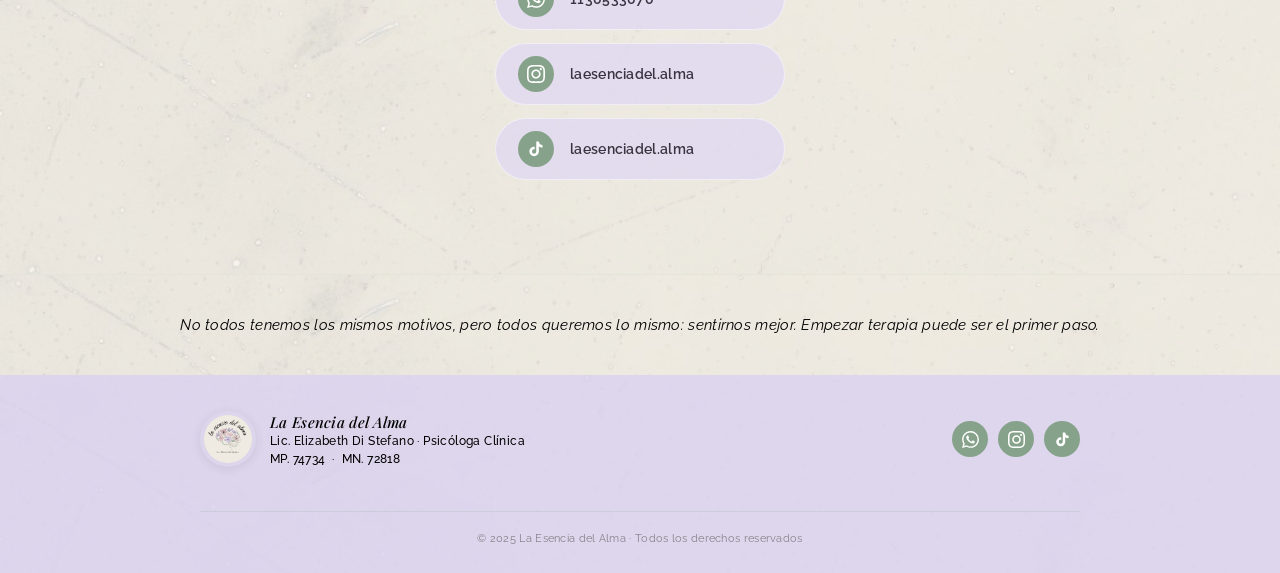
==== commit 2b21cc5f: "Update index.html" ====
--- a/index.html
+++ b/index.html
@@ -1,3 +1,4 @@
+
 <!doctype html>
 <html lang="es">
   <head>
@@ -25,11 +26,6 @@
             <img class="liz-photo" src="elizabeth.jpg" alt="Lic. Elizabeth Di Stefano" />
             <div class="main-card-name">Lic. Elizabeth Di Stefano</div>
           </div>
-          <!-- cat-card posicionada debajo del nombre, no encima -->
-          <div class="cat-card">
-            <img class="cat-photo" src="eliseo.jpg" alt="Eliseo" />
-            <div class="cat-label">Eliseo · Acompañante Terapéutico</div>
-          </div>
         </div>
 
         <div class="text-col">
@@ -268,8 +264,6 @@
       </div>
       <a href="formulario.html" target="_blank" class="btn-green">Quiero empezar mi proceso</a>
     </section>
-
-
 
     <!-- FAQ -->
     <section class="faq-section tx">
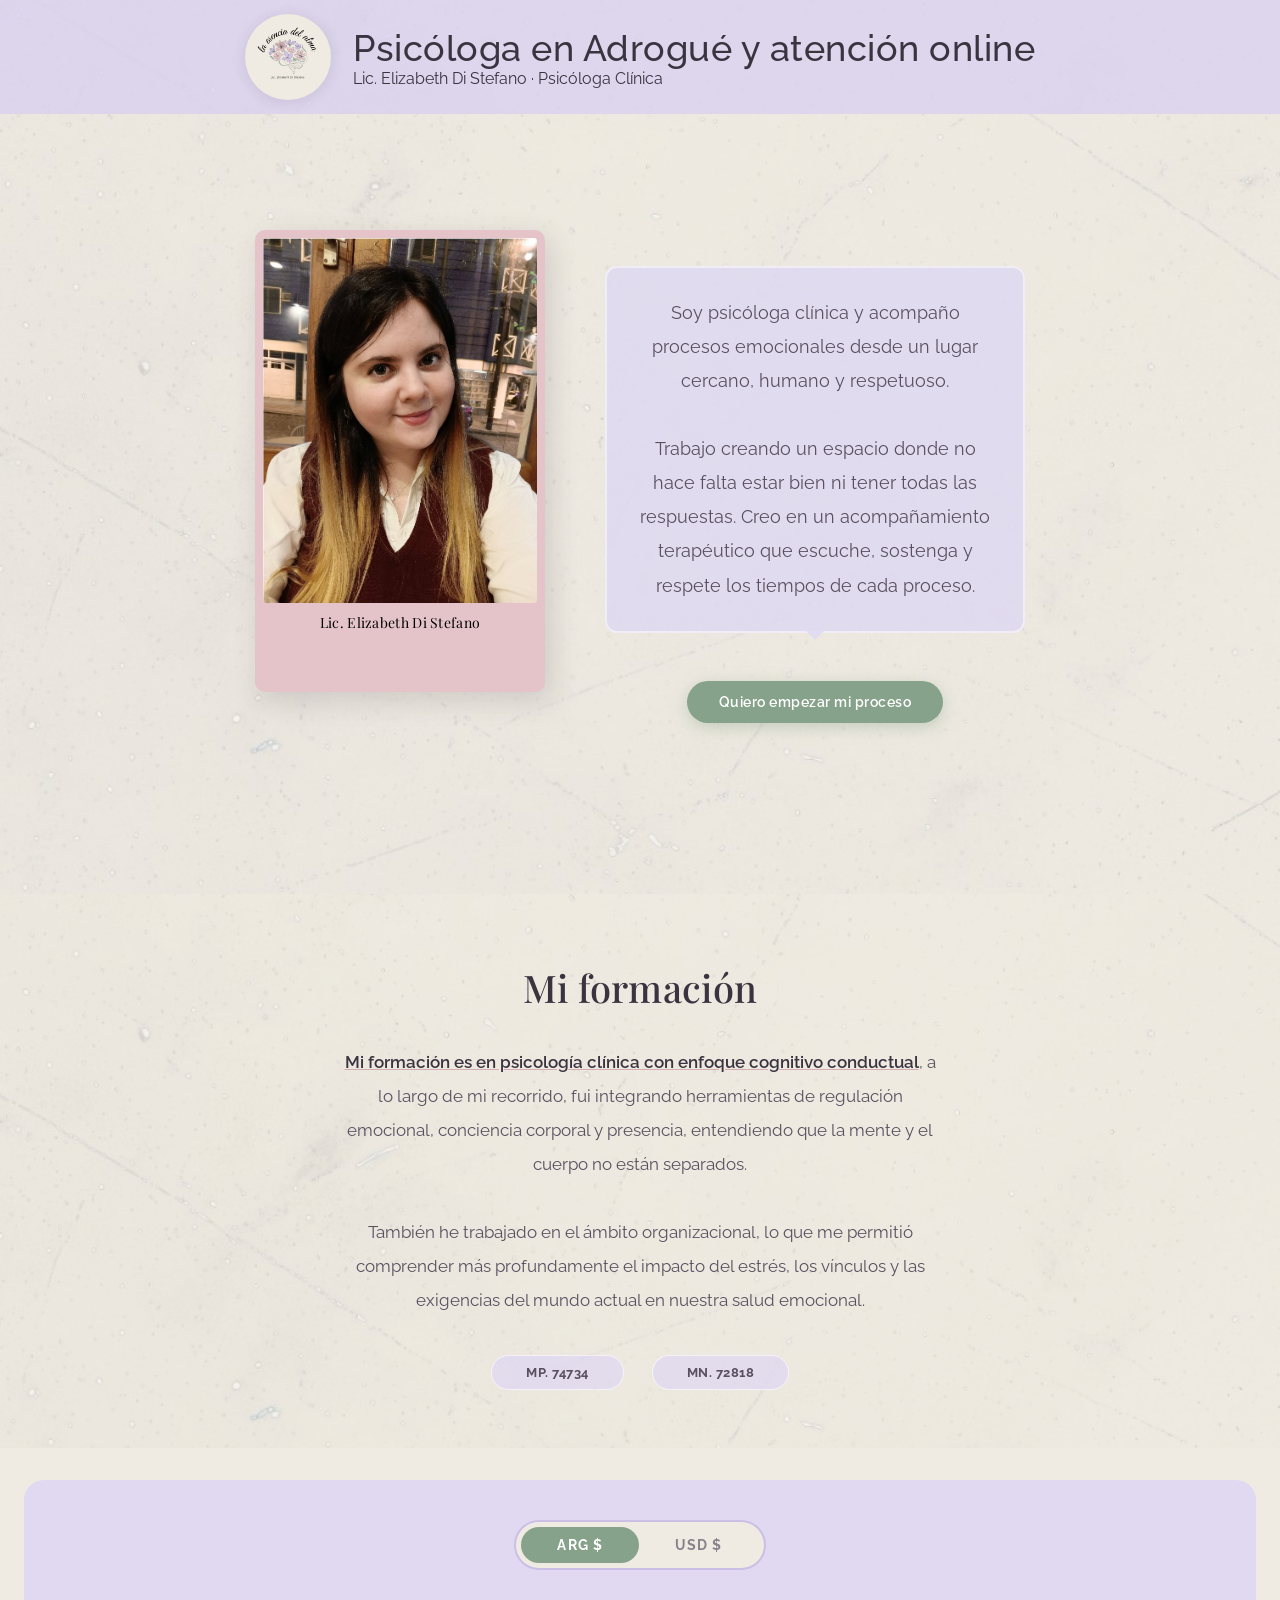
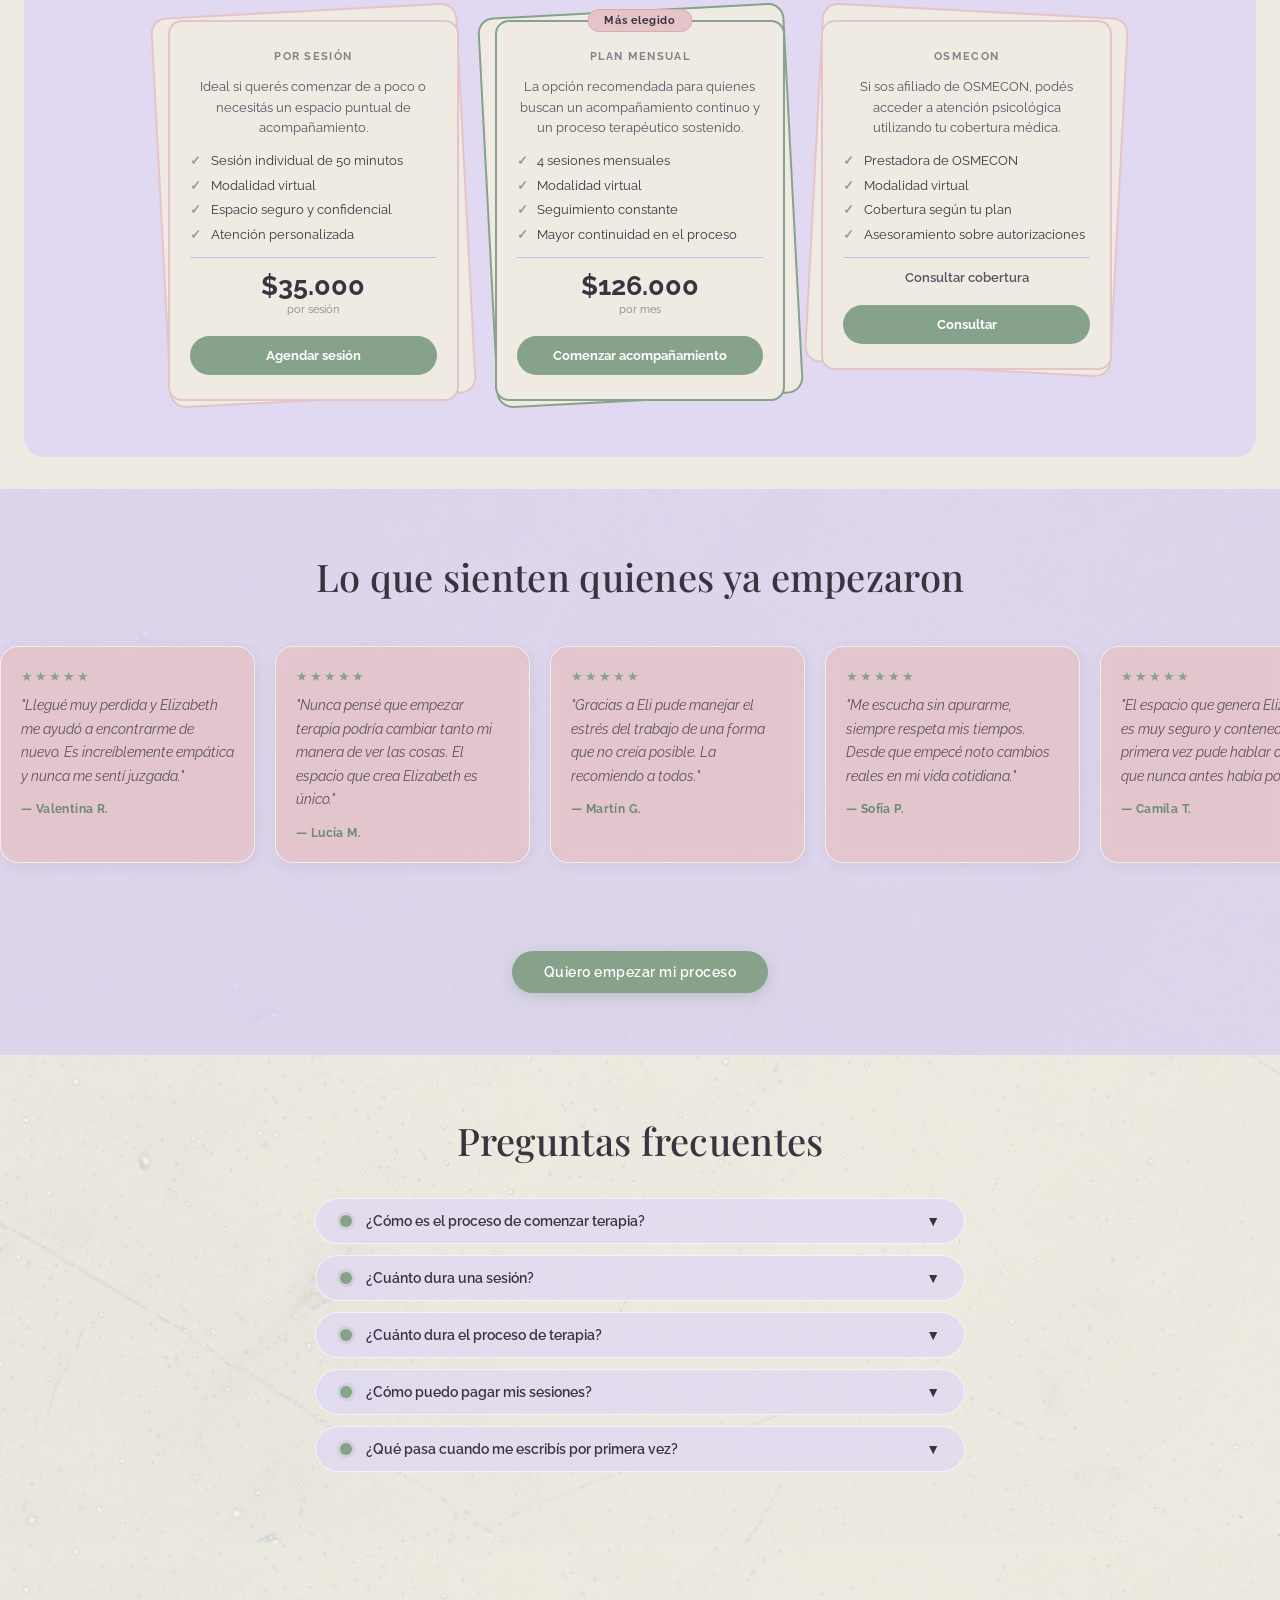
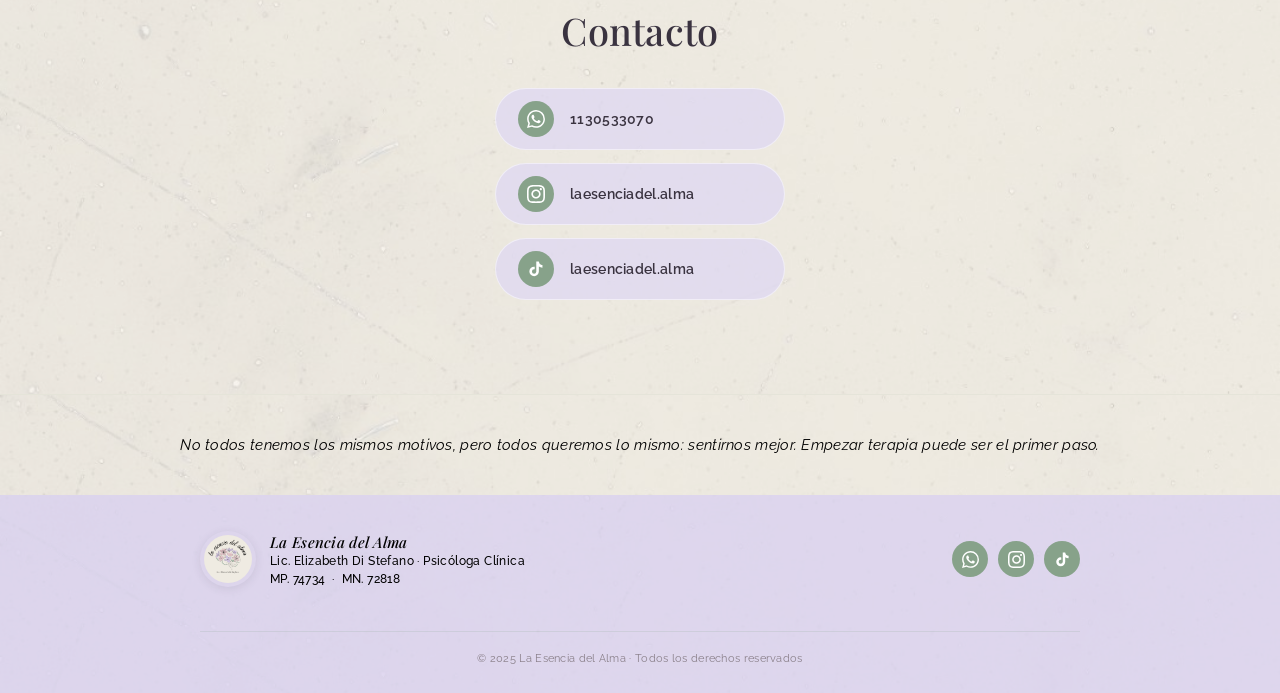
==== commit 7f9edef8: "Update index.html" ====
--- a/index.html
+++ b/index.html
@@ -4,18 +4,88 @@
   <head>
     <meta charset="UTF-8" />
     <meta name="viewport" content="width=device-width, initial-scale=1.0" />
-    <title>La Esencia del Alma – Lic. Elizabeth Di Stefano</title>
+
+    <!-- SEO básico -->
+    <title>Psicóloga en Adrogué y Online | Lic. Elizabeth Di Stefano</title>
+    <meta
+      name="description"
+      content="Atención psicológica presencial en Adrogué y online. Acompañamiento terapéutico cercano, humano y respetuoso para ansiedad, vínculos, estrés, cambios vitales y procesos emocionales."
+    />
+    <meta
+      name="keywords"
+      content="psicóloga en Adrogué, psicóloga online, terapia online, terapia psicológica, psicología clínica, ansiedad, estrés, vínculos, La Esencia del Alma, Elizabeth Di Stefano"
+    />
+    <meta name="author" content="Lic. Elizabeth Di Stefano" />
+    <meta name="robots" content="index, follow" />
+    <link rel="canonical" href="https://TU-DOMINIO.com/" />
+
+    <!-- Open Graph / WhatsApp / Facebook -->
+    <meta property="og:type" content="website" />
+    <meta property="og:title" content="Psicóloga en Adrogué y Online | Lic. Elizabeth Di Stefano" />
+    <meta
+      property="og:description"
+      content="Acompañamiento psicológico presencial en Adrogué y online. Un espacio cercano, humano y respetuoso para comenzar tu proceso terapéutico."
+    />
+    <meta property="og:url" content="https://TU-DOMINIO.com/" />
+    <meta property="og:image" content="https://TU-DOMINIO.com/og-image.jpg" />
+    <meta property="og:locale" content="es_AR" />
+    <meta property="og:site_name" content="La Esencia del Alma" />
+
+    <!-- Twitter / X -->
+    <meta name="twitter:card" content="summary_large_image" />
+    <meta name="twitter:title" content="Psicóloga en Adrogué y Online | Lic. Elizabeth Di Stefano" />
+    <meta
+      name="twitter:description"
+      content="Atención psicológica presencial en Adrogué y online. Acompañamiento terapéutico cercano y profesional."
+    />
+    <meta name="twitter:image" content="https://TU-DOMINIO.com/og-image.jpg" />
+
+    <!-- Rendimiento -->
+    <link rel="preconnect" href="https://fonts.googleapis.com" />
+    <link rel="preconnect" href="https://fonts.gstatic.com" crossorigin />
+
+    <!-- Fuentes y estilos -->
     <link
       href="https://fonts.googleapis.com/css2?family=Playfair+Display:ital,wght@0,400;0,500;0,600;1,400;1,500&family=Raleway:wght@300;400;500;600;700&display=swap"
       rel="stylesheet"
     />
     <link rel="stylesheet" href="style.css" />
+
+    <!-- Datos estructurados para SEO local -->
+    <script type="application/ld+json">
+      {
+        "@context": "https://schema.org",
+        "@type": "ProfessionalService",
+        "name": "La Esencia del Alma - Lic. Elizabeth Di Stefano",
+        "description": "Atención psicológica presencial en Adrogué y online. Acompañamiento terapéutico para procesos emocionales, ansiedad, vínculos, estrés y cambios vitales.",
+        "url": "https://TU-DOMINIO.com/",
+        "telephone": "+541130533070",
+        "areaServed": [
+          "Adrogué",
+          "Buenos Aires",
+          "Argentina"
+        ],
+        "priceRange": "$$",
+        "sameAs": [
+          "https://instagram.com/laesenciadel.alma",
+          "https://tiktok.com/@laesenciadel.alma"
+        ],
+        "founder": {
+          "@type": "Person",
+          "name": "Lic. Elizabeth Di Stefano",
+          "jobTitle": "Psicóloga Clínica"
+        }
+      }
+    </script>
   </head>
   <body>
     <!-- HEADER -->
     <header class="site-header tx">
-      <img class="logo" src="6.png" alt="La Esencia del Alma" />
-      <h1>Lic. Elizabeth Di Stefano</h1>
+      <img class="logo" src="6.png" alt="La Esencia del Alma - Psicología clínica en Adrogué y online" />
+      <div class="header-text">
+        <h1>Psicóloga en Adrogué y atención online</h1>
+        <p class="header-subtitle">Lic. Elizabeth Di Stefano · Psicóloga Clínica</p>
+      </div>
     </header>
 
     <!-- HERO -->
@@ -23,7 +93,7 @@
       <div class="hero-inner">
         <div class="photo-col">
           <div class="main-card">
-            <img class="liz-photo" src="elizabeth.jpg" alt="Lic. Elizabeth Di Stefano" />
+            <img class="liz-photo" src="elizabeth.jpg" alt="Lic. Elizabeth Di Stefano, psicóloga clínica en Adrogué y online" />
             <div class="main-card-name">Lic. Elizabeth Di Stefano</div>
           </div>
         </div>
@@ -94,7 +164,7 @@
               <div class="price-main" id="price-session">$35.000</div>
               <div class="price-period">por sesión</div>
             </div>
-            <a href="formulario.html" target="_blank" class="cta-btn">agendar sesion</a>
+            <a href="formulario.html" target="_blank" class="cta-btn">Agendar sesión</a>
           </div>
         </div>
 
@@ -364,7 +434,7 @@
     <footer class="tx">
       <div class="footer-inner">
         <div class="footer-logo-wrap">
-          <img class="footer-logo" src="6.png" alt="La Esencia del Alma" />
+          <img class="footer-logo" src="6.png" alt="La Esencia del Alma - acompañamiento psicológico" />
           <div class="footer-brand">
             <span class="footer-brand-name">La Esencia del Alma</span>
             <span class="footer-brand-sub">Lic. Elizabeth Di Stefano · Psicóloga Clínica</span>
@@ -433,12 +503,5 @@
         document.getElementById('btn-usd').classList.toggle('active', cur === 'usd');
       }
     </script>
-    <script>
-      function toggleFaq(el) {
-        const isOpen = el.classList.contains('open');
-        document.querySelectorAll('.faq-item').forEach((i) => i.classList.remove('open'));
-        if (!isOpen) el.classList.add('open');
-      }
-    </script>
   </body>
 </html>
--- a/style.css
+++ b/style.css
@@ -82,17 +82,20 @@
   opacity: 0.5;
 }
 .hero-inner {
-  max-width: 880px;
+  display: flex;
+  align-items: center;
+  justify-content: center;
+  gap: 60px;
+  max-width: 1000px;
   margin: 0 auto;
-  display: grid;
-  grid-template-columns: 290px 1fr;
-  gap: 52px;
-  align-items: flex-start;
+  padding: 60px 20px;
 }
 
 .photo-col {
   position: relative;
   padding-bottom: 52px;
+  width: 290px;
+  flex-shrink: 0;
 }
 
 .main-card {
@@ -119,42 +122,13 @@
   letter-spacing: 0.3px;
 }
 
-.cat-card {
-  position: absolute;
-  bottom: 70px;
-  right: -100px;
-  background: var(--rosa);
-  border-radius: 6px;
-  padding: 5px 5px 30px;
-  width: 160px;
-  height: 190px;
-  box-shadow: 5px 5px 16px rgba(58, 51, 64, 0.16);
-  transform: rotate(-10deg);
-}
-.cat-card img.cat-photo {
-  width: 100%;
-  height: 100%;
-  object-fit: cover;
-  object-position: center center;
-  border-radius: 3px;
-  display: block;
-}
-.cat-label {
-  text-align: center;
-  font-size: 12px;
-  font-style: bold;
-  color: black;
-  bottom: 5px;
-  left: 0;
-  right: 0;
-}
-
 .text-col {
   display: flex;
   flex-direction: column;
   align-items: center;
   padding-top: 14px;
   gap: 14px;
+  max-width: 420px;
 }
 .bubble {
   background: rgba(224, 217, 241, 0.88);
@@ -163,8 +137,7 @@
   text-align: center;
   position: relative;
   width: 100%;
-  max-width: 3000px;
-  right: -150px;
+  max-width: 420px;
   border: 2px solid rgba(255, 255, 255, 0.5);
 }
 .bubble::after {
@@ -198,7 +171,9 @@
   font-family: 'Raleway', sans-serif;
   letter-spacing: 0.5px;
   box-shadow: 0 4px 16px rgba(135, 162, 138, 0.38);
-  transition: background 0.2s, transform 0.15s;
+  transition:
+    background 0.2s,
+    transform 0.15s;
 }
 .btn-green:hover {
   background: var(--verde-dark);
@@ -284,8 +259,12 @@
   animation-play-state: paused;
 }
 @keyframes slide {
-  0% { transform: translateX(0); }
-  100% { transform: translateX(-50%); }
+  0% {
+    transform: translateX(0);
+  }
+  100% {
+    transform: translateX(-50%);
+  }
 }
 .t-card {
   background: rgba(228, 196, 200, 0.85);
@@ -440,7 +419,9 @@
   font-weight: 600;
   font-size: 14px;
   border: 1px solid rgba(255, 255, 255, 0.5);
-  transition: background 0.2s, transform 0.15s;
+  transition:
+    background 0.2s,
+    transform 0.15s;
   letter-spacing: 0.3px;
 }
 .r-link:hover {
@@ -547,7 +528,9 @@
   display: flex;
   align-items: center;
   justify-content: center;
-  transition: background 0.2s, transform 0.15s;
+  transition:
+    background 0.2s,
+    transform 0.15s;
   text-decoration: none;
 }
 .footer-icon-link:hover {
@@ -566,47 +549,17 @@
 }
 
 @keyframes fadeUp {
-  from { opacity: 0; transform: translateY(18px); }
-  to { opacity: 1; transform: translateY(0); }
+  from {
+    opacity: 0;
+    transform: translateY(18px);
+  }
+  to {
+    opacity: 1;
+    transform: translateY(0);
+  }
 }
 .hero-inner {
   animation: fadeUp 0.7s ease both;
-}
-
-@media (max-width: 1215px) {
-  .hero-inner {
-    grid-template-columns: 2fr;
-  }
-  .photo-col {
-    right: 50px;
-    max-width: 190px;
-    margin: 0 auto;
-  }
-  .cat-card {
-    width: 120px;
-    bottom: 80px;
-    right: -110px;
-    transform: rotate(-10deg);
-  }
-  .cat-label {
-    font-size: 11px;
-  }
-  .bubble {
-    padding: 20px 24px;
-    right: 0;
-  }
-  .gal-frame {
-    width: 140px;
-    height: 170px;
-  }
-  .hero {
-    padding: 40px 20px 78px;
-  }
-  .footer-inner {
-    flex-direction: column;
-    align-items: center;
-    text-align: center;
-  }
 }
 
 /* ══ PRICING ══ */
@@ -815,3 +768,42 @@
   background: var(--verde-dark);
   transform: translateY(-1px);
 }
+@media (max-width: 768px) {
+  .hero-inner {
+    flex-direction: column;
+    align-items: center;
+    justify-content: center;
+    gap: 24px;
+    padding: 40px 16px;
+    width: 100%;
+  }
+
+  .photo-col {
+    width: 100%;
+    max-width: 290px;
+    padding-bottom: 20px;
+
+    display: flex;
+    justify-content: center;
+    align-items: center;
+    margin: 0 auto;
+  }
+
+  .main-card {
+    width: 100%;
+    max-width: 290px;
+    margin: 0 auto;
+  }
+
+  .text-col {
+    width: 100%;
+    max-width: 420px;
+    align-items: center;
+    margin: 0 auto;
+  }
+
+  .bubble {
+    width: 100%;
+    max-width: 100%;
+  }
+}
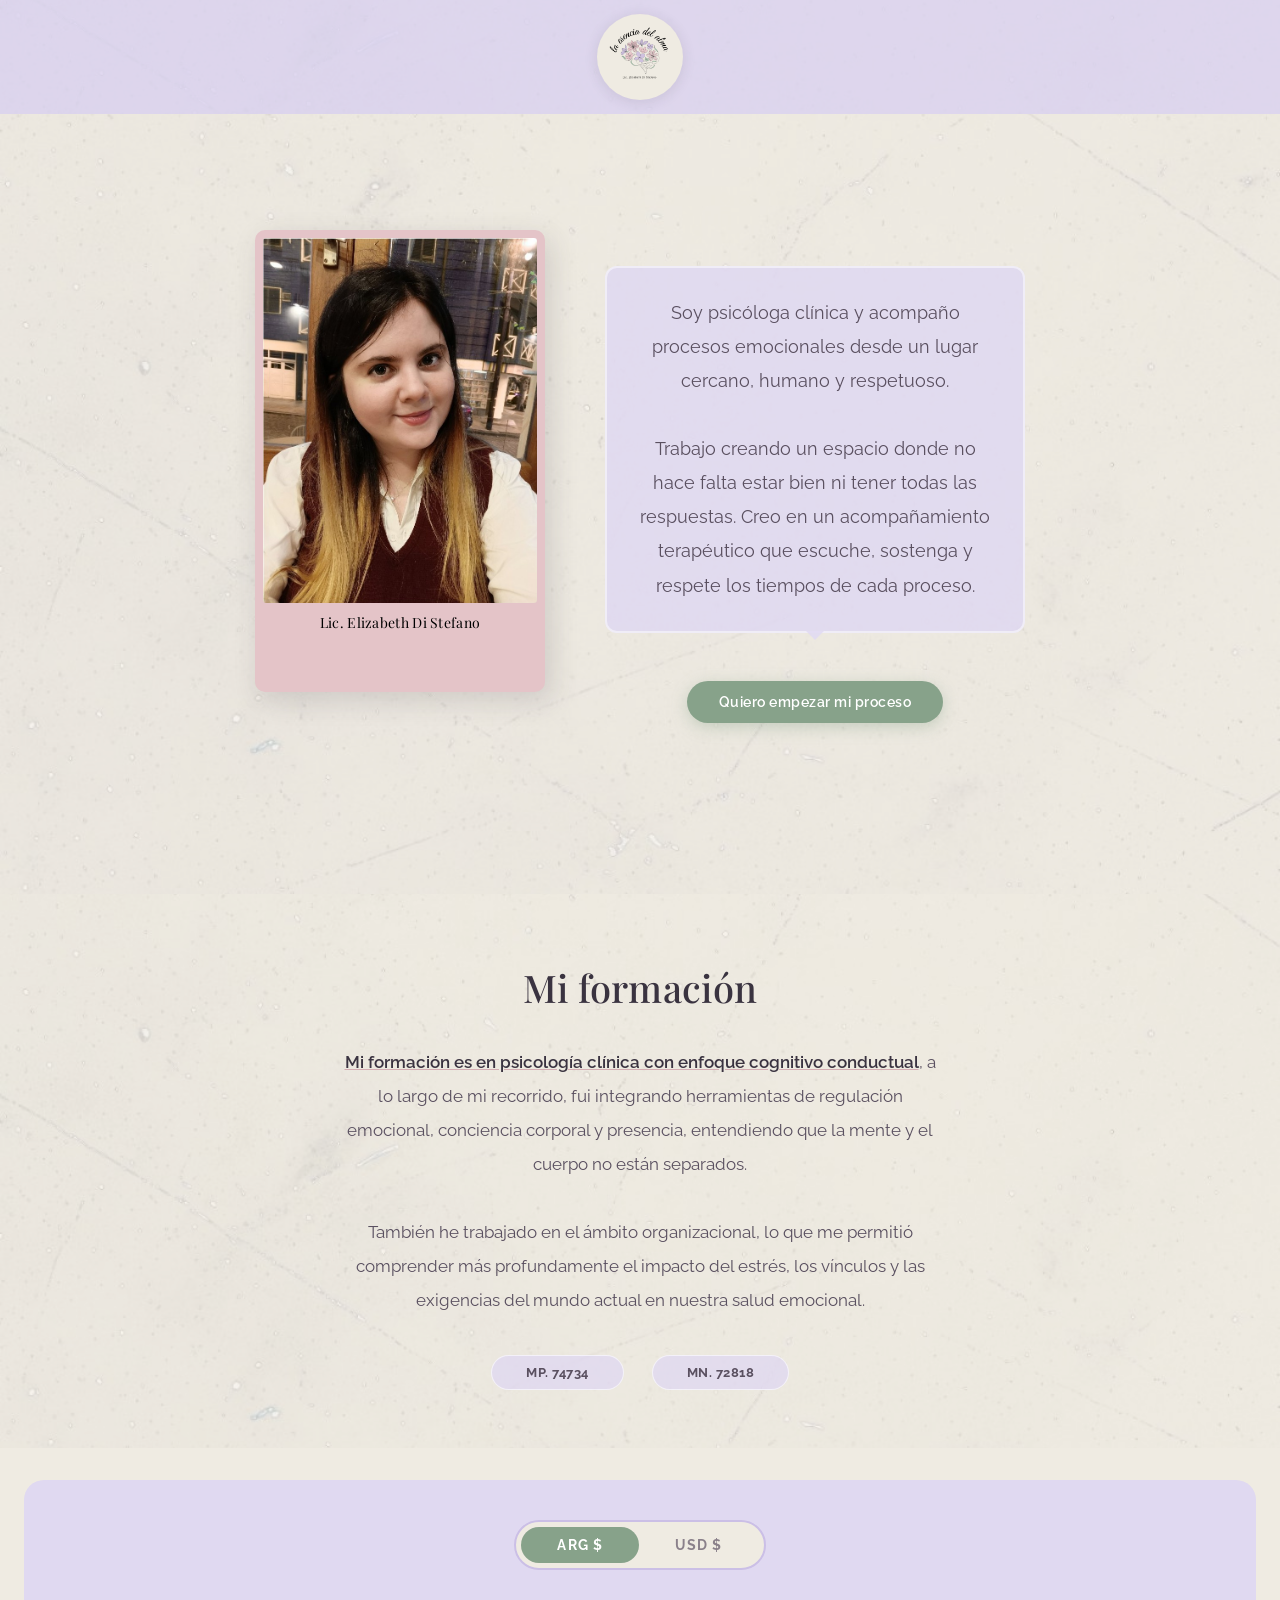
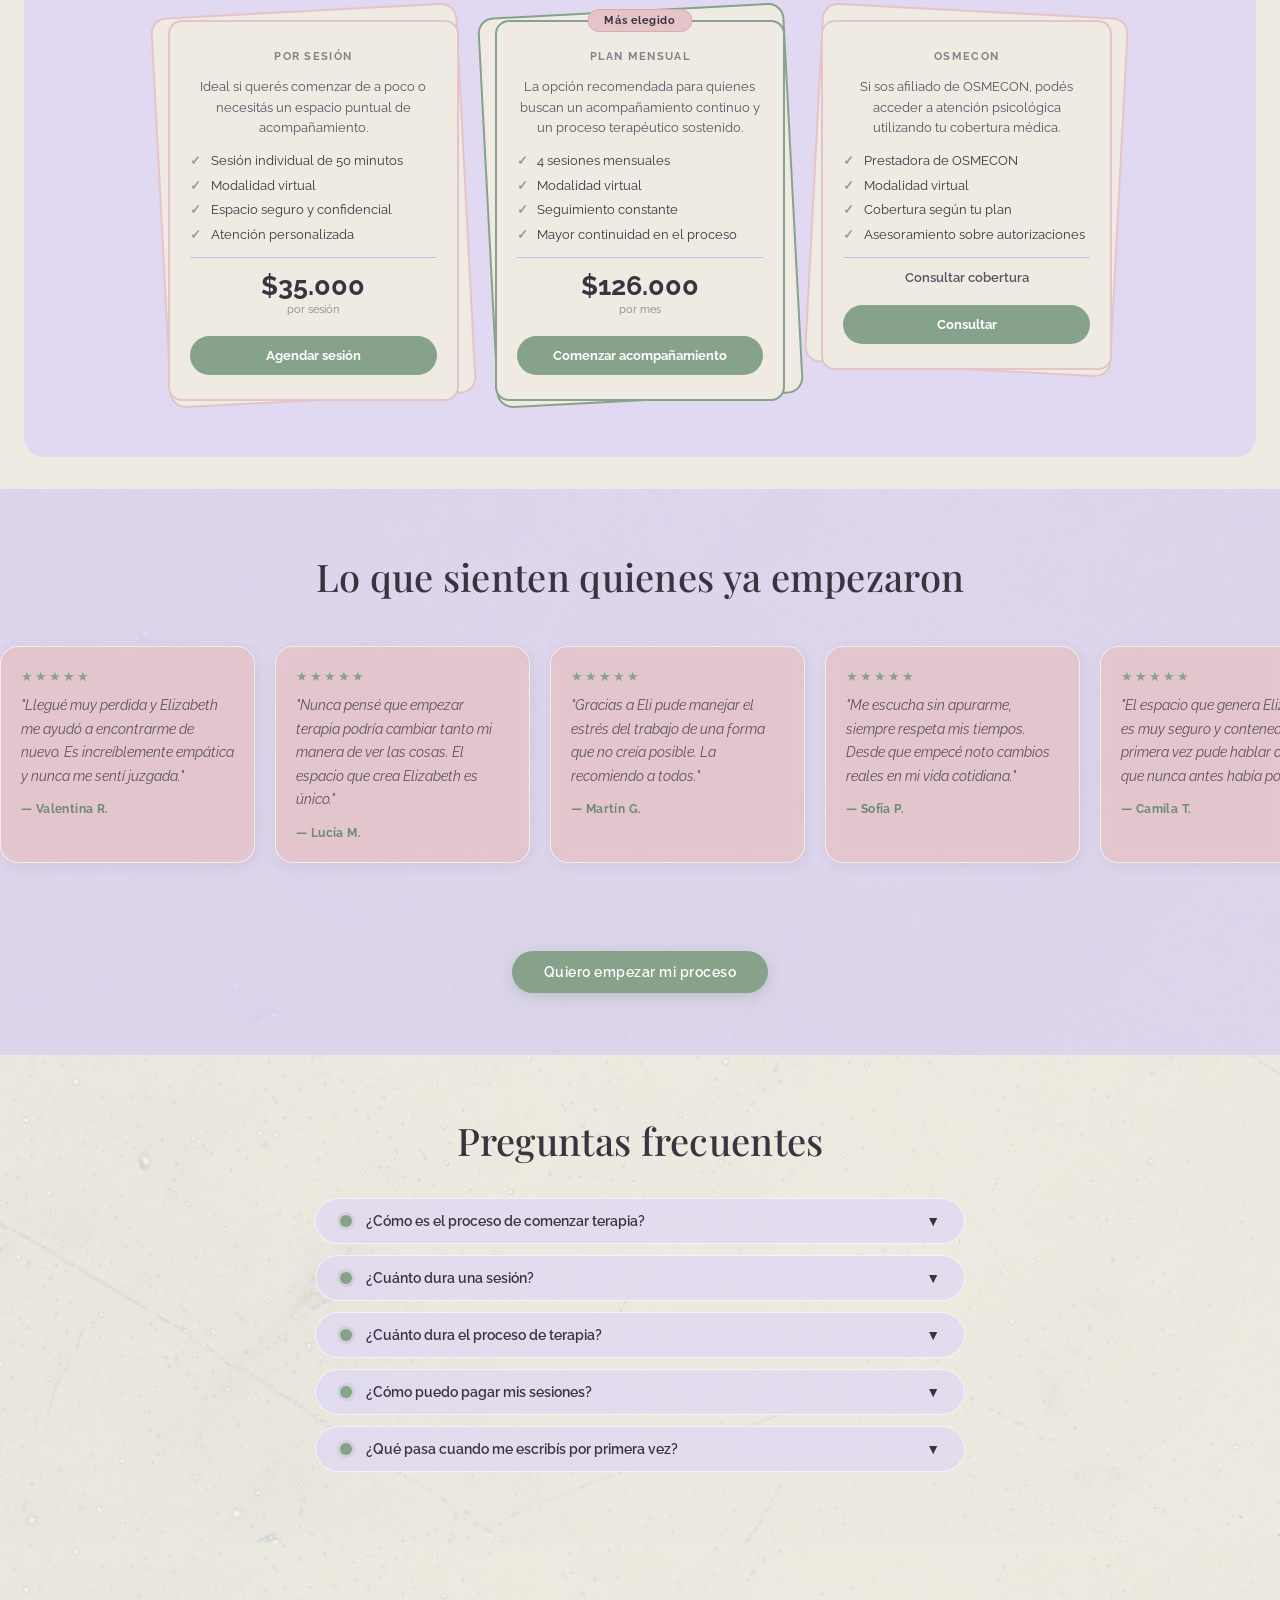
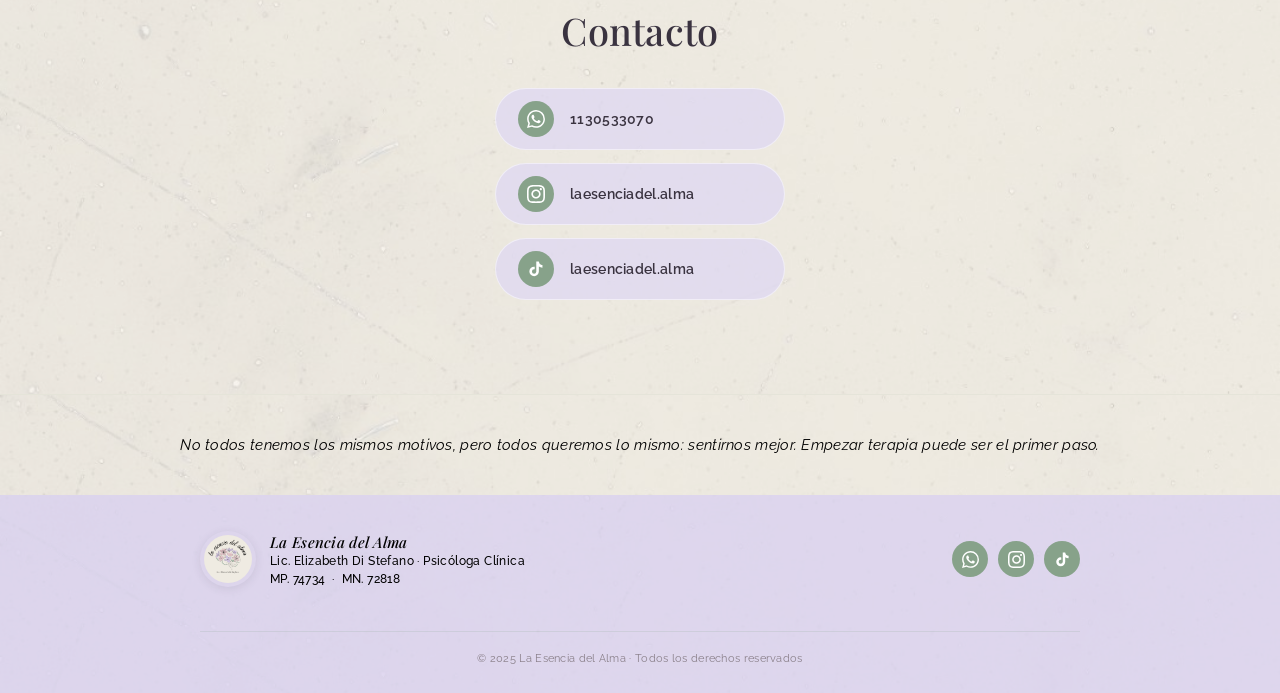
==== commit ead9eeee: "Update index.html" ====
--- a/index.html
+++ b/index.html
@@ -82,10 +82,7 @@
     <!-- HEADER -->
     <header class="site-header tx">
       <img class="logo" src="6.png" alt="La Esencia del Alma - Psicología clínica en Adrogué y online" />
-      <div class="header-text">
-        <h1>Psicóloga en Adrogué y atención online</h1>
-        <p class="header-subtitle">Lic. Elizabeth Di Stefano · Psicóloga Clínica</p>
-      </div>
+     
     </header>
 
     <!-- HERO -->
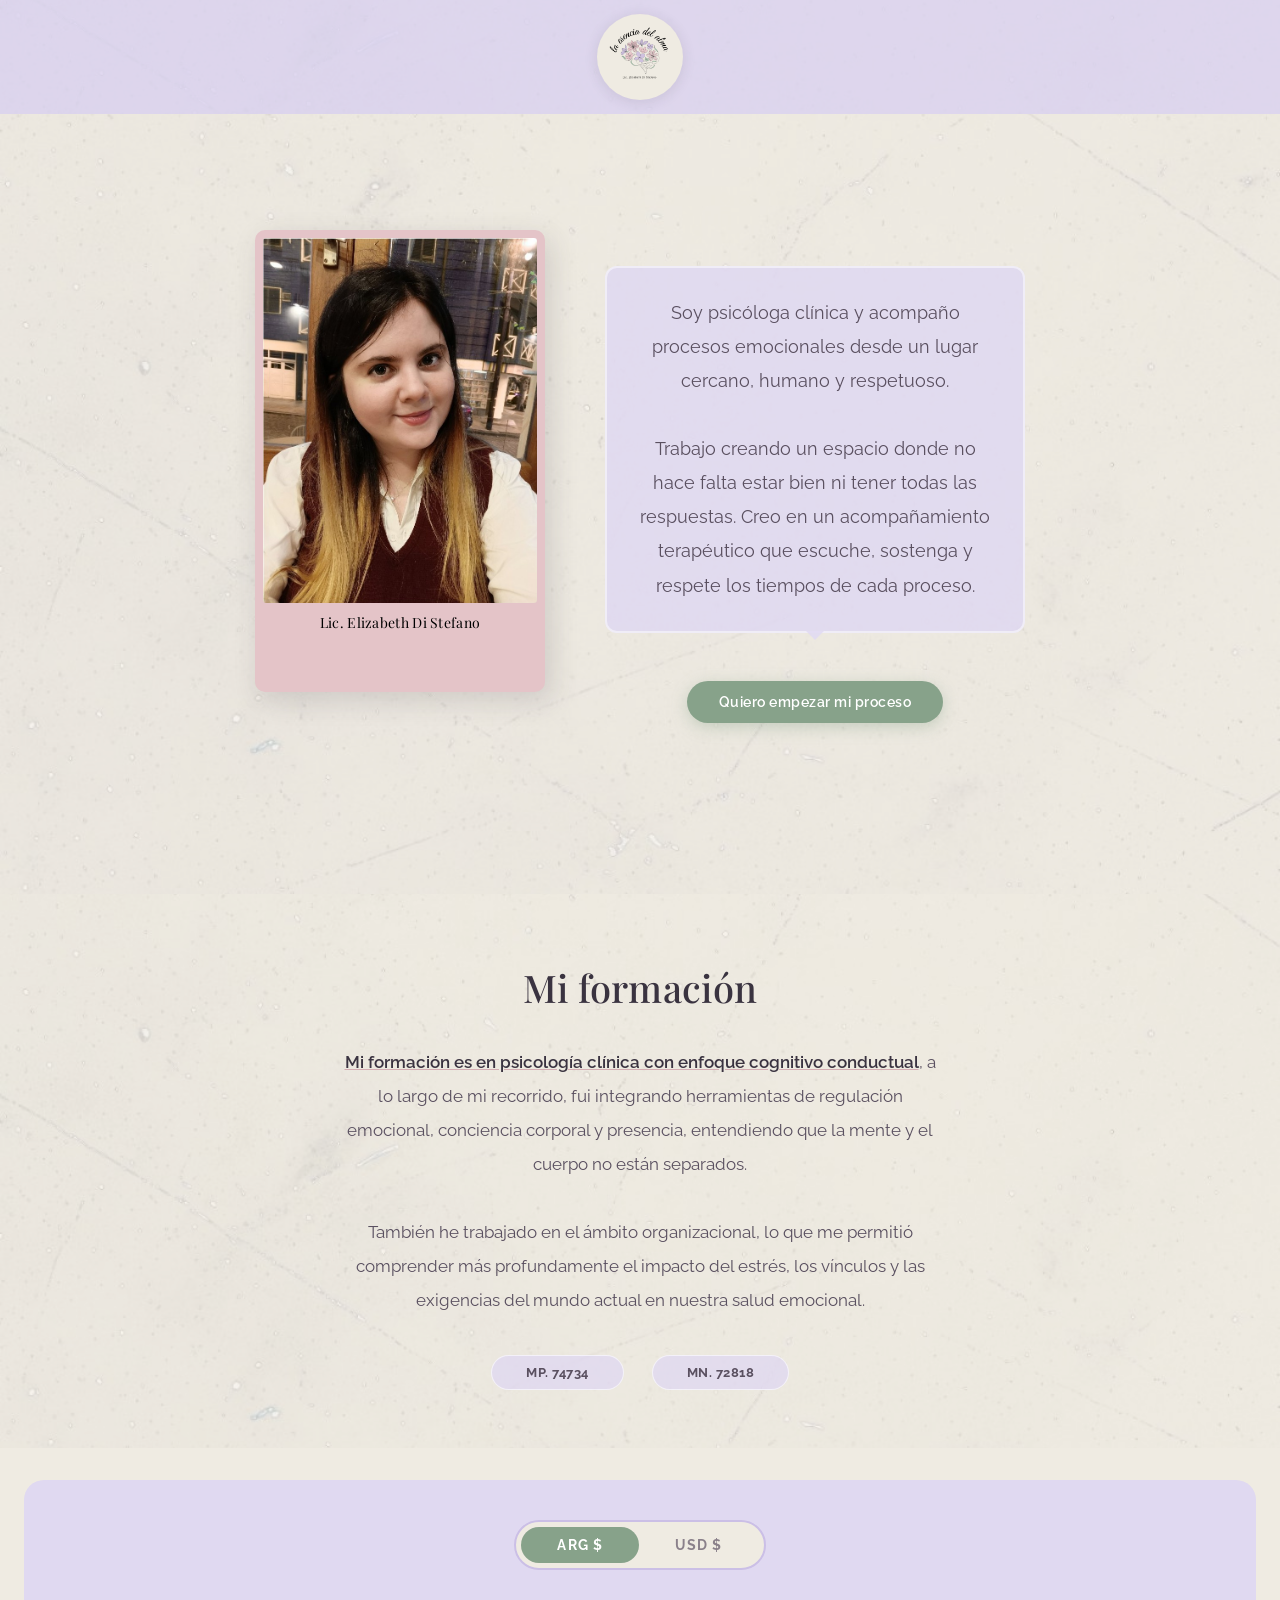
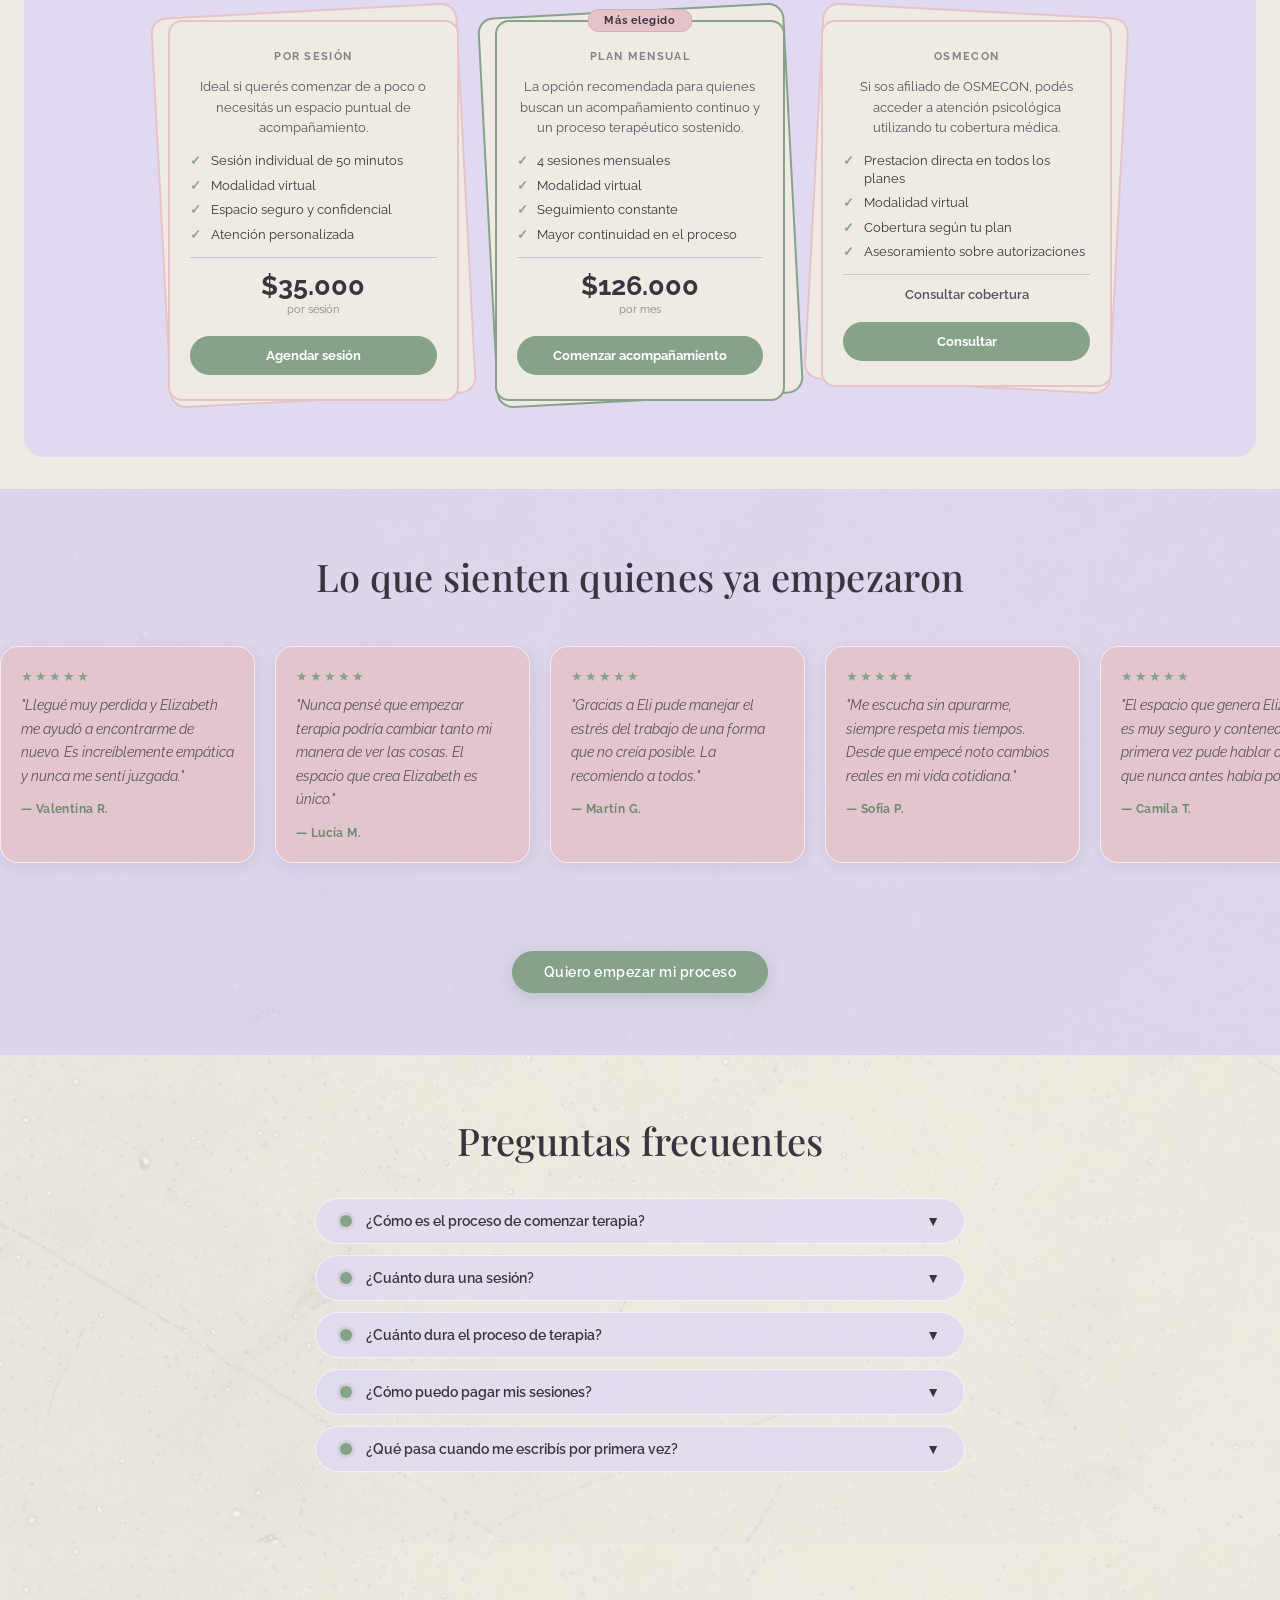
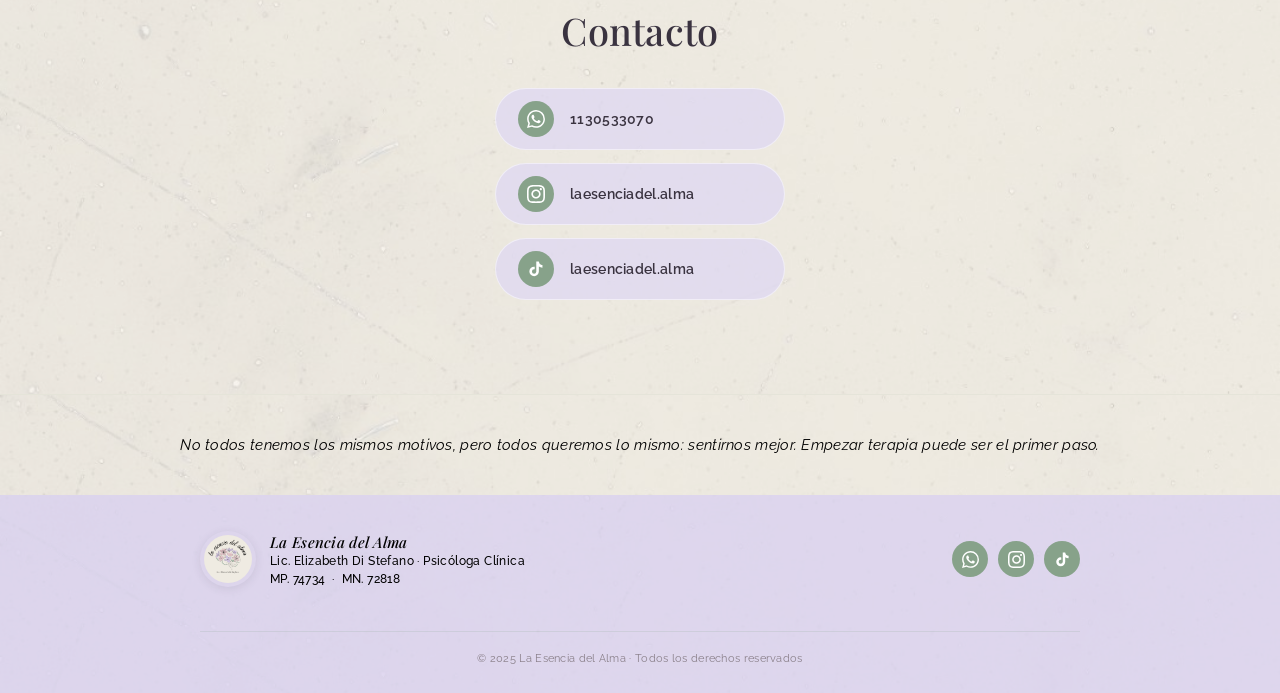
==== commit 8e2131ca: "Update index.html" ====
--- a/index.html
+++ b/index.html
@@ -6,7 +6,7 @@
     <meta name="viewport" content="width=device-width, initial-scale=1.0" />
 
     <!-- SEO básico -->
-    <title>Psicóloga en Adrogué y Online | Lic. Elizabeth Di Stefano</title>
+    <title>La esencia del alma | Lic. Elizabeth Di Stefano</title>
     <meta
       name="description"
       content="Atención psicológica presencial en Adrogué y online. Acompañamiento terapéutico cercano, humano y respetuoso para ansiedad, vínculos, estrés, cambios vitales y procesos emocionales."
@@ -17,7 +17,7 @@
     />
     <meta name="author" content="Lic. Elizabeth Di Stefano" />
     <meta name="robots" content="index, follow" />
-    <link rel="canonical" href="https://TU-DOMINIO.com/" />
+    <link rel="canonical" href="https://laesenciadelalma.com/" />
 
     <!-- Open Graph / WhatsApp / Facebook -->
     <meta property="og:type" content="website" />
@@ -26,8 +26,8 @@
       property="og:description"
       content="Acompañamiento psicológico presencial en Adrogué y online. Un espacio cercano, humano y respetuoso para comenzar tu proceso terapéutico."
     />
-    <meta property="og:url" content="https://TU-DOMINIO.com/" />
-    <meta property="og:image" content="https://TU-DOMINIO.com/og-image.jpg" />
+    <meta property="og:url" content="https://laesenciadelalma.com/" />
+    <meta property="og:image" content="https://laesenciadelalma.com/og-image.jpg" />
     <meta property="og:locale" content="es_AR" />
     <meta property="og:site_name" content="La Esencia del Alma" />
 
@@ -38,7 +38,7 @@
       name="twitter:description"
       content="Atención psicológica presencial en Adrogué y online. Acompañamiento terapéutico cercano y profesional."
     />
-    <meta name="twitter:image" content="https://TU-DOMINIO.com/og-image.jpg" />
+    <meta name="twitter:image" content="https://laesenciadelalma.com/og-image.jpg" />
 
     <!-- Rendimiento -->
     <link rel="preconnect" href="https://fonts.googleapis.com" />
@@ -197,7 +197,7 @@
               cobertura médica.
             </p>
             <ul class="features">
-              <li>Prestadora de OSMECON</li>
+              <li>Prestacion directa en todos los planes</li>
               <li>Modalidad virtual</li>
               <li>Cobertura según tu plan</li>
               <li>Asesoramiento sobre autorizaciones</li>
